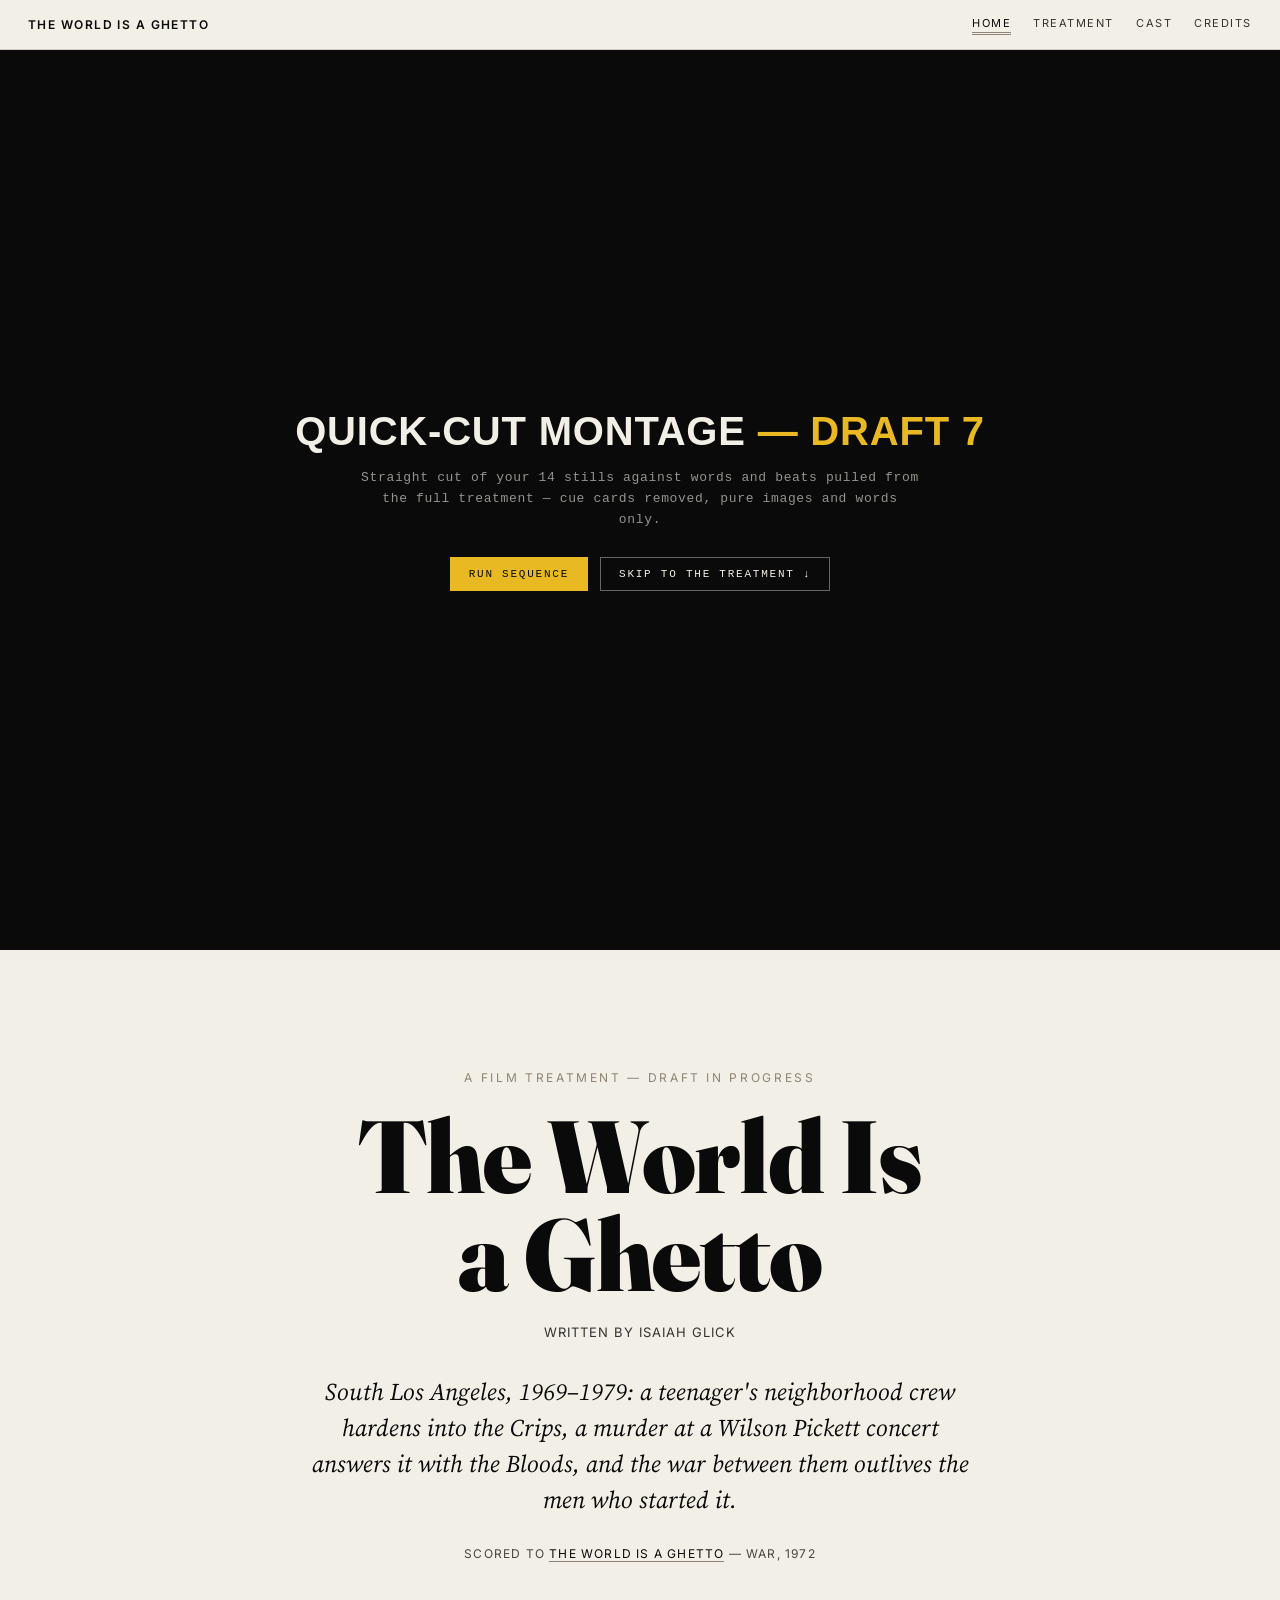
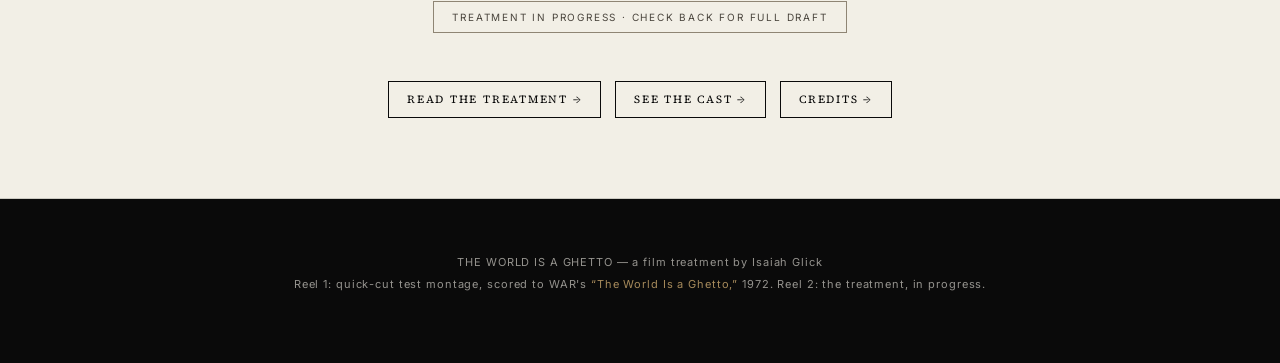
==== index.html @ 815abf80 "Add files via upload" ====
<!DOCTYPE html>
<html lang="en">
<head>
<meta charset="UTF-8">
<meta name="viewport" content="width=device-width, initial-scale=1">
<title>THE WORLD IS A GHETTO — A Film Treatment</title>
<link rel="preconnect" href="https://fonts.googleapis.com">
<link rel="preconnect" href="https://fonts.gstatic.com" crossorigin>
<link href="https://fonts.googleapis.com/css2?family=Fraunces:ital,opsz,wght@0,9..144,300;0,9..144,600;0,9..144,900;1,9..144,500&family=Source+Serif+4:ital,opsz,wght@0,8..60,400;0,8..60,600;1,8..60,400&family=IBM+Plex+Mono:wght@400;500;600&family=Inter:wght@400;500;600;700&display=swap" rel="stylesheet">
<link rel="stylesheet" href="assets/css/style.css">
</head>
<body>

<nav class="sitenav">
  <a href="index.html" class="sitenav-brand">The World Is a Ghetto</a>
  <div class="sitenav-links">
    <a href="index.html" class="current">Home</a>
    <a href="treatment.html">Treatment</a>
    <a href="cast.html">Cast</a>
    <a href="credits.html">Credits</a>
  </div>
</nav>

<script src="assets/js/audio.js"></script>
<script src="https://www.youtube.com/iframe_api"></script>
<div id="yt-audio-frame" style="position:fixed;width:1px;height:1px;opacity:0;pointer-events:none;left:-9999px;top:-9999px;"></div>

<div class="hero-rig">

  <div class="grain"></div>
  <div class="vignette"></div>
  <div class="flash" id="flash"></div>

  <div class="hud">
    <span class="tl"><span class="rec-dot"></span>TEST REEL — DRAFT 7</span>
    <span class="tr counter" id="counter">CUT 00 / 00</span>
    <span class="bl">08MM · MONTAGE MODULE</span>
    <span class="br" id="clock">00:00.0</span>
  </div>
  <div class="progress-track"><div class="progress-fill" id="fill"></div></div>

  <div class="stage" id="stage"></div>

  <div class="intro" id="intro">
    <h1>Quick-Cut Montage <span class="accent">— Draft 7</span></h1>
    <p>Straight cut of your 14 stills against words and beats pulled from the
      full treatment — cue cards removed, pure images and words only.</p>
    <div style="display:flex; gap:12px; flex-wrap:wrap; justify-content:center;">
      <button class="btn primary" id="startBtn">Run Sequence</button>
      <a class="btn" href="treatment.html">Skip to the Treatment ↓</a>
    </div>
  </div>

  <div class="outro" id="outro">
    <h1>End of <span class="accent">Test Reel</span></h1>
    <p>That's draft 7 — your images, your treatment's language, same
      escalating rhythm, no cue cards. Tell me if the word choices or pacing
      need adjusting.</p>
    <div style="display:flex; gap:12px; flex-wrap:wrap; justify-content:center;">
      <button class="btn primary" id="replayBtn">Replay</button>
      <a class="btn" href="treatment.html">Read the Treatment ↓</a>
    </div>
  </div>

  <div class="controls" id="controls" style="display:none;">
    <button class="btn" id="pauseBtn">Pause</button>
    <button class="btn" id="restartBtn">Restart</button>
    <button class="btn" id="scoreBtn">🔊 Score</button>
  </div>

</div>

<section class="masthead">
  <div class="site">
    <p class="eyebrow">A Film Treatment — Draft In Progress</p>
    <h1 class="title">The World Is<br>a Ghetto</h1>
    <p class="byline">Written by Isaiah Glick</p>
    <p class="logline">South Los Angeles, 1969&ndash;1979: a teenager's neighborhood crew hardens into the Crips, a murder at a Wilson Pickett concert answers it with the Bloods, and the war between them outlives the men who started it.</p>
    <p class="score-credit">Scored to <em>The World Is a Ghetto</em> &mdash; WAR, 1972</p>
    <div class="stamp">Treatment in progress &middot; check back for full draft</div>

    <div style="display:flex; gap:14px; flex-wrap:wrap; justify-content:center; margin-top:48px;">
      <a class="btn" style="color:var(--ink); border-color:var(--ink);" href="treatment.html">Read the Treatment &rarr;</a>
      <a class="btn" style="color:var(--ink); border-color:var(--ink);" href="cast.html">See the Cast &rarr;</a>
      <a class="btn" style="color:var(--ink); border-color:var(--ink);" href="credits.html">Credits &rarr;</a>
    </div>
  </div>
</section>

<footer class="colophon">
  <p>THE WORLD IS A GHETTO &mdash; a film treatment by Isaiah Glick</p>
  <p>Reel 1: quick-cut test montage, scored to WAR's <span class="accent">&ldquo;The World Is a Ghetto,&rdquo;</span> 1972. Reel 2: the treatment, in progress.</p>
</footer>

<script src="assets/js/montage.js"></script>

<script src="assets/js/interactions.js"></script>

</body>
</html>
---- assets/css/style.css ----
:root{
    --ink:#0a0a0a;
    --paper:#f2efe6;
    --alarm:#c8102e;
    --amber:#e8b923;
    --steel:#3d4a52;
    --stone:#8f8574;
    --charcoal:#4a453d;
    --gold:#a68a5b;
    --grain-op:0.06;
  }
  *{box-sizing:border-box; margin:0; padding:0;}
  html,body{
    background:var(--paper);
    font-family: var(--font-body);
    -webkit-font-smoothing:antialiased;
  }
  .hero-rig{
    position:relative;
    width:100%;
    height:100vh;
    overflow:hidden;
    background:var(--ink);
    font-family: 'Courier New', ui-monospace, monospace;
  }
  /* .hero-rig defined above, replaces old .rig */

  /* ---- HUD ---- */
  .hud{
    position:absolute;
    inset:0;
    z-index:40;
    pointer-events:none;
    font-size:11px;
    letter-spacing:0.14em;
    color:rgba(242,239,230,0.55);
    text-transform:uppercase;
  }
  .hud span{ position:absolute; }
  .hud .tl{ top:18px; left:22px; }
  .hud .tr{ top:18px; right:22px; text-align:right; }
  .hud .bl{ bottom:18px; left:22px; }
  .hud .br{ bottom:18px; right:22px; }
  .hud .counter{ font-variant-numeric: tabular-nums; }
  .rec-dot{
    display:inline-block; width:7px; height:7px; border-radius:50%;
    background:var(--alarm); margin-right:8px;
    animation: blink 1s steps(1) infinite;
    vertical-align:middle;
  }
  @keyframes blink{ 50%{ opacity:0.15; } }

  .progress-track{
    position:absolute;
    left:22px; right:22px; bottom:46px;
    height:2px;
    background:rgba(242,239,230,0.15);
    z-index:40;
  }
  .progress-fill{
    height:100%;
    width:0%;
    background:var(--amber);
  }

  /* ---- cut stage ---- */
  .stage{ position:absolute; inset:0; }
  .cut{
    position:absolute; inset:0;
    display:flex; align-items:center; justify-content:center;
    opacity:0;
    overflow:hidden;
  }
  .cut.active{ opacity:1; }
  .cut .field{
    position:absolute; inset:0;
    background-size:cover;
    background-position:center;
    filter:contrast(1.05) saturate(1.02);
  }
  .cut .word{
    position:relative;
    z-index:5;
    font-family: 'Arial Narrow', 'Helvetica Neue', Arial, sans-serif;
    font-weight:800;
    font-stretch:condensed;
    text-transform:uppercase;
    letter-spacing:0.02em;
    color:var(--paper);
    font-size:clamp(48px, 11vw, 150px);
    line-height:0.9;
    text-align:center;
    text-shadow: 0 2px 24px rgba(0,0,0,0.5);
  }
  .cut .tag{
    position:absolute;
    bottom:4%;
    left:0; right:0;
    text-align:center;
    font-size:12px;
    letter-spacing:0.3em;
    color:rgba(242,239,230,0.7);
    text-transform:uppercase;
  }

  /* ---- closer frame: the moral / summary card ---- */
  .cut.closer-cut .field{ background:var(--paper); }
  .cut.closer-cut .closer-inner{
    position:relative; z-index:5;
    max-width:820px;
    padding:0 40px;
    text-align:center;
  }
  .cut.closer-cut .closer-eyebrow{
    font-family:'Courier New', monospace;
    font-size:11px;
    letter-spacing:0.3em;
    text-transform:uppercase;
    color:var(--alarm);
    margin-bottom:22px;
  }
  .cut.closer-cut .closer-text{
    font-family:Georgia,'Times New Roman',serif;
    font-style:italic;
    font-weight:600;
    color:var(--ink);
    font-size:clamp(24px, 3.6vw, 44px);
    line-height:1.3;
  }
  .cut.closer-cut .tag{ color:rgba(10,10,10,0.45); }

  /* ---- credit frame: closing music credit ---- */
  .cut.credit-cut .field{ background:var(--ink); }
  .cut.credit-cut .credit-inner{
    position:relative; z-index:5;
    text-align:center;
    max-width:640px;
    padding:0 40px;
  }
  .cut.credit-cut .credit-eyebrow{
    font-family:'Courier New', monospace;
    font-size:11px;
    letter-spacing:0.3em;
    text-transform:uppercase;
    color:var(--amber);
    margin-bottom:20px;
  }
  .cut.credit-cut .credit-title{
    font-family:'Arial Narrow', Arial, sans-serif;
    font-weight:800;
    text-transform:uppercase;
    letter-spacing:0.02em;
    color:var(--paper);
    font-size:clamp(20px, 3vw, 30px);
    line-height:1.3;
    margin-bottom:20px;
  }
  .cut.credit-cut .credit-link{
    font-family:'Courier New', monospace;
    font-size:12px;
    letter-spacing:0.1em;
    text-transform:uppercase;
    color:var(--paper);
    border-bottom:1px solid var(--alarm);
    text-decoration:none;
    pointer-events:auto;
  }
  .cut.credit-cut .credit-link:hover{ color:var(--amber); border-color:var(--amber); }
  .cut.credit-cut .credit-continue{
    display:block;
    margin:34px auto 0;
    font-family:'Courier New', monospace;
    font-size:11px;
    letter-spacing:0.16em;
    text-transform:uppercase;
    color:rgba(242,239,230,0.55);
    background:transparent;
    border:1px solid rgba(242,239,230,0.3);
    padding:9px 16px;
    cursor:pointer;
    pointer-events:auto;
    transition: border-color 120ms ease, color 120ms ease;
  }
  .cut.credit-cut .credit-continue:hover{ color:var(--paper); border-color:var(--paper); }

  /* flash frame between cuts */
  .flash{
    position:absolute; inset:0;
    background:var(--paper);
    opacity:0;
    z-index:30;
    pointer-events:none;
  }
  .flash.pop{ animation: flashpop 90ms linear; }
  @keyframes flashpop{
    0%{ opacity:0.9; }
    100%{ opacity:0; }
  }

  /* grain + vignette */
  .grain{
    position:absolute; inset:0;
    z-index:35;
    pointer-events:none;
    opacity: var(--grain-op);
    background-image:url("data:image/svg+xml;utf8,<svg xmlns='http://www.w3.org/2000/svg' width='120' height='120'><filter id='n'><feTurbulence type='fractalNoise' baseFrequency='0.9' numOctaves='2' stitchTiles='stitch'/></filter><rect width='100%25' height='100%25' filter='url(%23n)'/></svg>");
  }
  .vignette{
    position:absolute; inset:0;
    z-index:36;
    pointer-events:none;
    box-shadow: inset 0 0 18vw 4vw rgba(0,0,0,0.65);
  }

  /* ---- controls ---- */
  .controls{
    position:absolute;
    left:0; right:0; bottom:0;
    z-index:50;
    padding:64px 22px 20px;
    display:flex;
    align-items:center;
    justify-content:center;
    gap:14px;
    background:linear-gradient(to top, rgba(0,0,0,0.75), transparent);
  }
  .btn{
    display:inline-block;
    font-family:inherit;
    font-size:11px;
    letter-spacing:0.16em;
    text-transform:uppercase;
    text-decoration:none;
    color:var(--paper);
    background:transparent;
    border:1px solid rgba(242,239,230,0.4);
    padding:10px 18px;
    cursor:pointer;
    transition: border-color 120ms ease, color 120ms ease, background 120ms ease;
  }
  .btn:hover{ border-color:var(--amber); color:var(--amber); }
  .btn.primary{
    border-color:var(--amber);
    color:var(--ink);
    background:var(--amber);
  }
  .btn.primary:hover{
    background:var(--paper);
    border-color:var(--paper);
    color:var(--ink);
  }

  .intro, .outro{
    position:absolute; inset:0;
    z-index:60;
    background:var(--ink);
    display:flex;
    flex-direction:column;
    align-items:center;
    justify-content:center;
    text-align:center;
    padding:32px;
  }
  .outro{ display:none; }
  .intro h1, .outro h1{
    font-family:'Arial Narrow', Arial, sans-serif;
    font-weight:800;
    text-transform:uppercase;
    letter-spacing:0.02em;
    color:var(--paper);
    font-size:clamp(26px, 4.6vw, 40px);
    margin-bottom:14px;
  }
  .intro p, .outro p{
    color:rgba(242,239,230,0.6);
    font-size:13px;
    letter-spacing:0.05em;
    max-width:560px;
    line-height:1.6;
    margin-bottom:26px;
  }
  .accent{ color:var(--amber); }


/* ===== combined design system ===== */


  :root{
    --ink:#0a0a0a;
    --ink-soft:rgba(10,10,10,0.82);
    --paper:#f2efe6;
    --paper-dim:#e8e2d0;
    --alarm:#c8102e;
    --amber:#e8b923;
    --steel:#3d4a52;
    --rule: rgba(10,10,10,0.16);
    --font-display: 'Fraunces', Georgia, serif;
    --font-body: 'Source Serif 4', Georgia, serif;
    --font-mono: 'Inter', 'Helvetica Neue', Arial, sans-serif;
  }

  .site{ max-width:1180px; margin:0 auto; padding:0 32px; }

  /* ---- masthead ---- */
  .masthead{
    background:var(--paper);
    padding:120px 0 80px;
    text-align:center;
    border-bottom:1px solid var(--rule);
  }
  .eyebrow{
    font-family:var(--font-mono);
    font-size:12px;
    letter-spacing:0.22em;
    text-transform:uppercase;
    color:var(--stone);
    margin-bottom:22px;
  }
  .title{
    font-family:var(--font-display);
    font-weight:900;
    font-size:clamp(44px, 8vw, 108px);
    line-height:0.96;
    letter-spacing:-0.01em;
    color:var(--ink);
    margin-bottom:20px;
  }
  .byline{
    font-family:var(--font-mono);
    font-size:13px;
    letter-spacing:0.08em;
    text-transform:uppercase;
    color:var(--ink-soft);
    margin-bottom:34px;
  }
  .logline{
    font-family:var(--font-body);
    font-style:italic;
    font-size:clamp(18px, 2.4vw, 24px);
    line-height:1.5;
    max-width:680px;
    margin:0 auto 28px;
    color:var(--ink);
  }
  .score-credit{
    font-family:var(--font-mono);
    font-size:12px;
    letter-spacing:0.1em;
    text-transform:uppercase;
    color:var(--charcoal);
  }
  .score-credit em{ font-style:normal; color:var(--ink); border-bottom:1px solid var(--stone); }

  .stamp{
    display:inline-block;
    margin-top:40px;
    padding:9px 18px;
    border:1px solid var(--stone);
    color:var(--charcoal);
    font-family:var(--font-mono);
    font-size:10px;
    letter-spacing:0.18em;
    text-transform:uppercase;
  }

  /* ---- score block ---- */
  .score-block{
    background:var(--ink);
    color:var(--paper);
    display:grid;
    grid-template-columns: 1fr 1fr;
    align-items:stretch;
  }
  .score-block .media{
    background-size:cover;
    background-position:center;
    min-height:340px;
  }
  .score-block .copy{
    padding:60px 56px;
    display:flex;
    flex-direction:column;
    justify-content:center;
  }
  .score-block .label{
    font-family:var(--font-mono);
    font-size:11px;
    letter-spacing:0.2em;
    text-transform:uppercase;
    color:var(--gold);
    margin-bottom:18px;
  }
  .score-block blockquote{
    font-family:var(--font-display);
    font-style:italic;
    font-weight:500;
    font-size:clamp(20px, 2.6vw, 30px);
    line-height:1.35;
    color:var(--paper);
    border:none;
  }
  @media (max-width:760px){
    .score-block{ grid-template-columns:1fr; }
    .score-block .media{ min-height:220px; }
    .score-block .copy{ padding:44px 28px; }
  }
  .score-block--text-only{
    grid-template-columns:1fr;
    text-align:center;
  }
  .score-block--text-only .copy{
    padding:90px 32px;
    align-items:center;
  }
  .score-block--text-only blockquote{
    max-width:700px;
  }

  /* ---- cast ---- */
  .cast{
    background:var(--paper);
    padding:80px 0;
    border-bottom:1px solid var(--rule);
  }
  .section-label{
    font-family:var(--font-mono);
    font-size:11px;
    letter-spacing:0.22em;
    text-transform:uppercase;
    color:var(--charcoal);
    margin-bottom:34px;
    padding-bottom:14px;
    border-bottom:1px solid var(--rule);
  }
  .cast-list{ list-style:none; }
  .cast-list li{
    display:flex;
    flex-wrap:wrap;
    justify-content:space-between;
    align-items:baseline;
    gap:8px 24px;
    padding:18px 0;
    border-bottom:1px solid var(--rule);
  }
  .cast-list li:first-child{ padding-top:0; }
  .cast-list .name{
    font-family:var(--font-display);
    font-weight:600;
    font-size:clamp(19px, 2.2vw, 25px);
    color:var(--ink);
  }
  .cast-list .role{
    font-family:var(--font-mono);
    font-size:12px;
    letter-spacing:0.03em;
    color:var(--ink-soft);
    text-align:right;
    flex:1 1 260px;
  }

  /* ---- treatment reel ---- */
  .treatment{
    background:var(--paper);
    position:relative;
  }
  .treatment-head{
    padding:70px 0 10px;
    text-align:center;
  }
  .treatment-head h2{
    font-family:var(--font-display);
    font-weight:900;
    font-size:clamp(30px, 4vw, 46px);
    color:var(--ink);
  }
  .treatment-head p{
    font-family:var(--font-mono);
    font-size:12px;
    letter-spacing:0.14em;
    text-transform:uppercase;
    color:var(--charcoal);
    margin-top:10px;
  }

  .reel-rail{
    position:fixed;
    left:28px;
    top:50%;
    transform:translateY(-50%);
    z-index:5;
    font-family:var(--font-mono);
    font-size:11px;
    letter-spacing:0.14em;
    text-transform:uppercase;
    color:var(--charcoal);
    opacity:0;
    transition:opacity 200ms ease;
    pointer-events:none;
  }
  .reel-rail.visible{ opacity:1; }
  .reel-rail .rail-tag{ color:var(--stone); margin-bottom:8px; }
  .reel-rail .rail-year{
    font-family:var(--font-display);
    font-size:34px;
    font-weight:900;
    color:var(--ink);
    letter-spacing:0;
    margin-top:6px;
  }

  .reel-entry{
    display:flex;
    justify-content:center;
    border-bottom:1px solid var(--rule);
  }
  .reel-copy{
    width:100%;
    max-width:680px;
    padding:72px 32px;
    display:flex;
    flex-direction:column;
    justify-content:center;
  }
  .reel-eyebrow{
    font-family:var(--font-mono);
    font-size:11px;
    letter-spacing:0.18em;
    text-transform:uppercase;
    color:var(--stone);
    margin-bottom:14px;
  }
  .reel-year{
    font-family:var(--font-display);
    font-weight:900;
    font-size:clamp(48px, 6vw, 84px);
    line-height:1;
    color:var(--ink);
    margin-bottom:22px;
  }
  .reel-text{
    font-family:var(--font-body);
    font-size:clamp(17px, 1.7vw, 20px);
    line-height:1.65;
    color:var(--ink-soft);
    max-width:46ch;
  }
  @media (max-width:900px){
    .reel-copy{ padding:44px 28px; }
  }

  /* ---- reel break: film-leader transition into the treatment ---- */
  .reel-break{
    background:var(--ink);
    color:var(--paper);
    padding:90px 32px 100px;
    text-align:center;
  }
  .countdown{ margin:0 auto 30px; width:96px; }
  .reel-break-tag{
    font-family:var(--font-mono);
    font-size:11px;
    letter-spacing:0.22em;
    text-transform:uppercase;
    color:var(--gold);
    margin-bottom:14px;
  }
  .reel-break-title{
    font-family:var(--font-display);
    font-style:italic;
    font-weight:600;
    font-size:clamp(34px, 5vw, 58px);
    margin-bottom:12px;
  }
  .reel-break-sub{
    font-family:var(--font-mono);
    font-size:12px;
    letter-spacing:0.1em;
    text-transform:uppercase;
    color:rgba(242,239,230,0.55);
  }

  /* ---- still frame tags on treatment images ---- */
  .reel-media{ position:relative; }
  .still-tag{
    position:absolute;
    left:16px; bottom:16px;
    font-family:var(--font-mono);
    font-size:10px;
    letter-spacing:0.16em;
    text-transform:uppercase;
    color:var(--paper);
    background:rgba(10,10,10,0.55);
    padding:5px 10px;
  }

  /* ---- drop cap on the first reading paragraph ---- */
  .reel-text::first-letter{
    font-family:var(--font-display);
    font-weight:900;
    font-size:2.6em;
    float:left;
    line-height:0.82;
    padding-right:8px;
    color:var(--stone);
  }

  /* ---- scroll reveal ---- */
  .reel-entry{
    opacity:0;
    transform:translateY(28px);
    transition:opacity 700ms ease, transform 700ms ease;
  }
  .reel-entry.in-view{ opacity:1; transform:translateY(0); }
  @media (prefers-reduced-motion: reduce){
    .reel-entry{ opacity:1; transform:none; transition:none; }
  }

  /* ---- mobile: sticky top rail instead of vanishing ---- */
  @media (max-width:1100px){
    .reel-rail{
      display:flex;
      position:sticky;
      top:0; left:auto; transform:none;
      width:100%;
      justify-content:space-between;
      align-items:center;
      background:var(--paper);
      border-bottom:1px solid var(--rule);
      padding:10px 20px;
      z-index:15;
      opacity:1;
    }
    .reel-rail:not(.visible){ display:none; }
    .reel-rail .rail-year{ font-size:20px; margin-top:0; }
  }

  /* ---- colophon ---- */
  .colophon{
    background:var(--ink);
    color:rgba(242,239,230,0.6);
    padding:56px 0 64px;
    text-align:center;
    font-family:var(--font-mono);
    font-size:11px;
    letter-spacing:0.08em;
  }
  .colophon p{ margin-bottom:8px; }
  .colophon .accent{ color:var(--gold); }

/* ===== site navigation ===== */
.sitenav{
  position:sticky;
  top:0;
  z-index:100;
  display:flex;
  align-items:center;
  justify-content:space-between;
  gap:20px;
  flex-wrap:wrap;
  padding:16px 28px;
  background:var(--paper);
  border-bottom:1px solid var(--rule);
  font-family:var(--font-mono);
}
.sitenav-brand{
  font-size:12px;
  letter-spacing:0.12em;
  text-transform:uppercase;
  color:var(--ink);
  text-decoration:none;
  font-weight:600;
}
.sitenav-links{ display:flex; gap:22px; flex-wrap:wrap; }
.sitenav-links a{
  font-size:11px;
  letter-spacing:0.14em;
  text-transform:uppercase;
  color:var(--ink-soft);
  text-decoration:none;
  padding-bottom:2px;
  border-bottom:1px solid transparent;
  transition:color 120ms ease, border-color 120ms ease;
}
.sitenav-links a:hover{ color:var(--stone); }
.sitenav-links a.current{ color:var(--ink); border-bottom-color:var(--stone); }

/* ===== page-level scaffolding for non-homepage pages ===== */
.page-head{
  padding:100px 0 50px;
  text-align:center;
  border-bottom:1px solid var(--rule);
}
.page-head .eyebrow{ margin-bottom:16px; }
.page-head h1{
  font-family:var(--font-display);
  font-weight:900;
  font-size:clamp(34px, 5.5vw, 62px);
  color:var(--ink);
}

/* ===== credits page ===== */
.credits-song{
  background:var(--ink);
  color:var(--paper);
  text-align:center;
  padding:90px 32px;
}
.credits-song .eyebrow{ color:var(--gold); }
.credits-song h2{
  font-family:var(--font-display);
  font-weight:800;
  text-transform:uppercase;
  letter-spacing:0.02em;
  font-size:clamp(22px, 3.2vw, 34px);
  margin:16px 0 26px;
}
.credits-song a{
  font-family:var(--font-mono);
  font-size:12px;
  letter-spacing:0.1em;
  text-transform:uppercase;
  color:var(--paper);
  border-bottom:1px solid var(--stone);
  text-decoration:none;
}
.credits-song a:hover{ color:var(--gold); border-color:var(--gold); }

.production-notes{
  max-width:720px;
  margin:0 auto;
  padding:80px 32px;
}
.production-notes h3{
  font-family:var(--font-display);
  font-weight:600;
  font-size:22px;
  margin-bottom:16px;
  color:var(--ink);
}
.production-notes p{
  font-family:var(--font-body);
  font-size:17px;
  line-height:1.7;
  color:var(--ink-soft);
  margin-bottom:22px;
}

/* ===== JS-driven rollover interactions ===== */
.cursor-dot{
  position:fixed;
  top:0; left:0;
  width:8px; height:8px;
  border-radius:50%;
  background:var(--charcoal);
  pointer-events:none;
  z-index:9999;
  transform:translate(-50%,-50%);
  transition:width 180ms ease, height 180ms ease, border-color 180ms ease,
             background 180ms ease, opacity 180ms ease;
  opacity:0;
}
.cursor-dot.active{ opacity:1; }
.cursor-dot.hover{
  width:36px; height:36px;
  background:transparent;
  border:1px solid var(--stone);
}

.sitenav-links a{ position:relative; }
.sitenav-links a::after{
  content:'';
  position:absolute;
  left:0; right:100%;
  bottom:-3px;
  height:1px;
  background:var(--stone);
  transition:right 240ms ease;
}
.sitenav-links a.js-hover::after,
.sitenav-links a.current::after{ right:0; }

.cast-list li{
  transition:background 220ms ease, padding-left 220ms ease;
}
.cast-list li.js-hover{
  background:rgba(143,133,116,0.08);
  padding-left:14px;
}

.btn.js-hover{
  transform:translateY(-2px);
  box-shadow:0 8px 20px rgba(20,18,15,0.14);
}

.reel-entry{ transition:background 260ms ease; }
.reel-entry .reel-eyebrow{ transition:letter-spacing 220ms ease, color 220ms ease; }
.reel-entry.js-hover .reel-eyebrow{ letter-spacing:0.26em; color:var(--charcoal); }

.credits-song a.js-hover,
.score-credit em{ transition:color 180ms ease; }
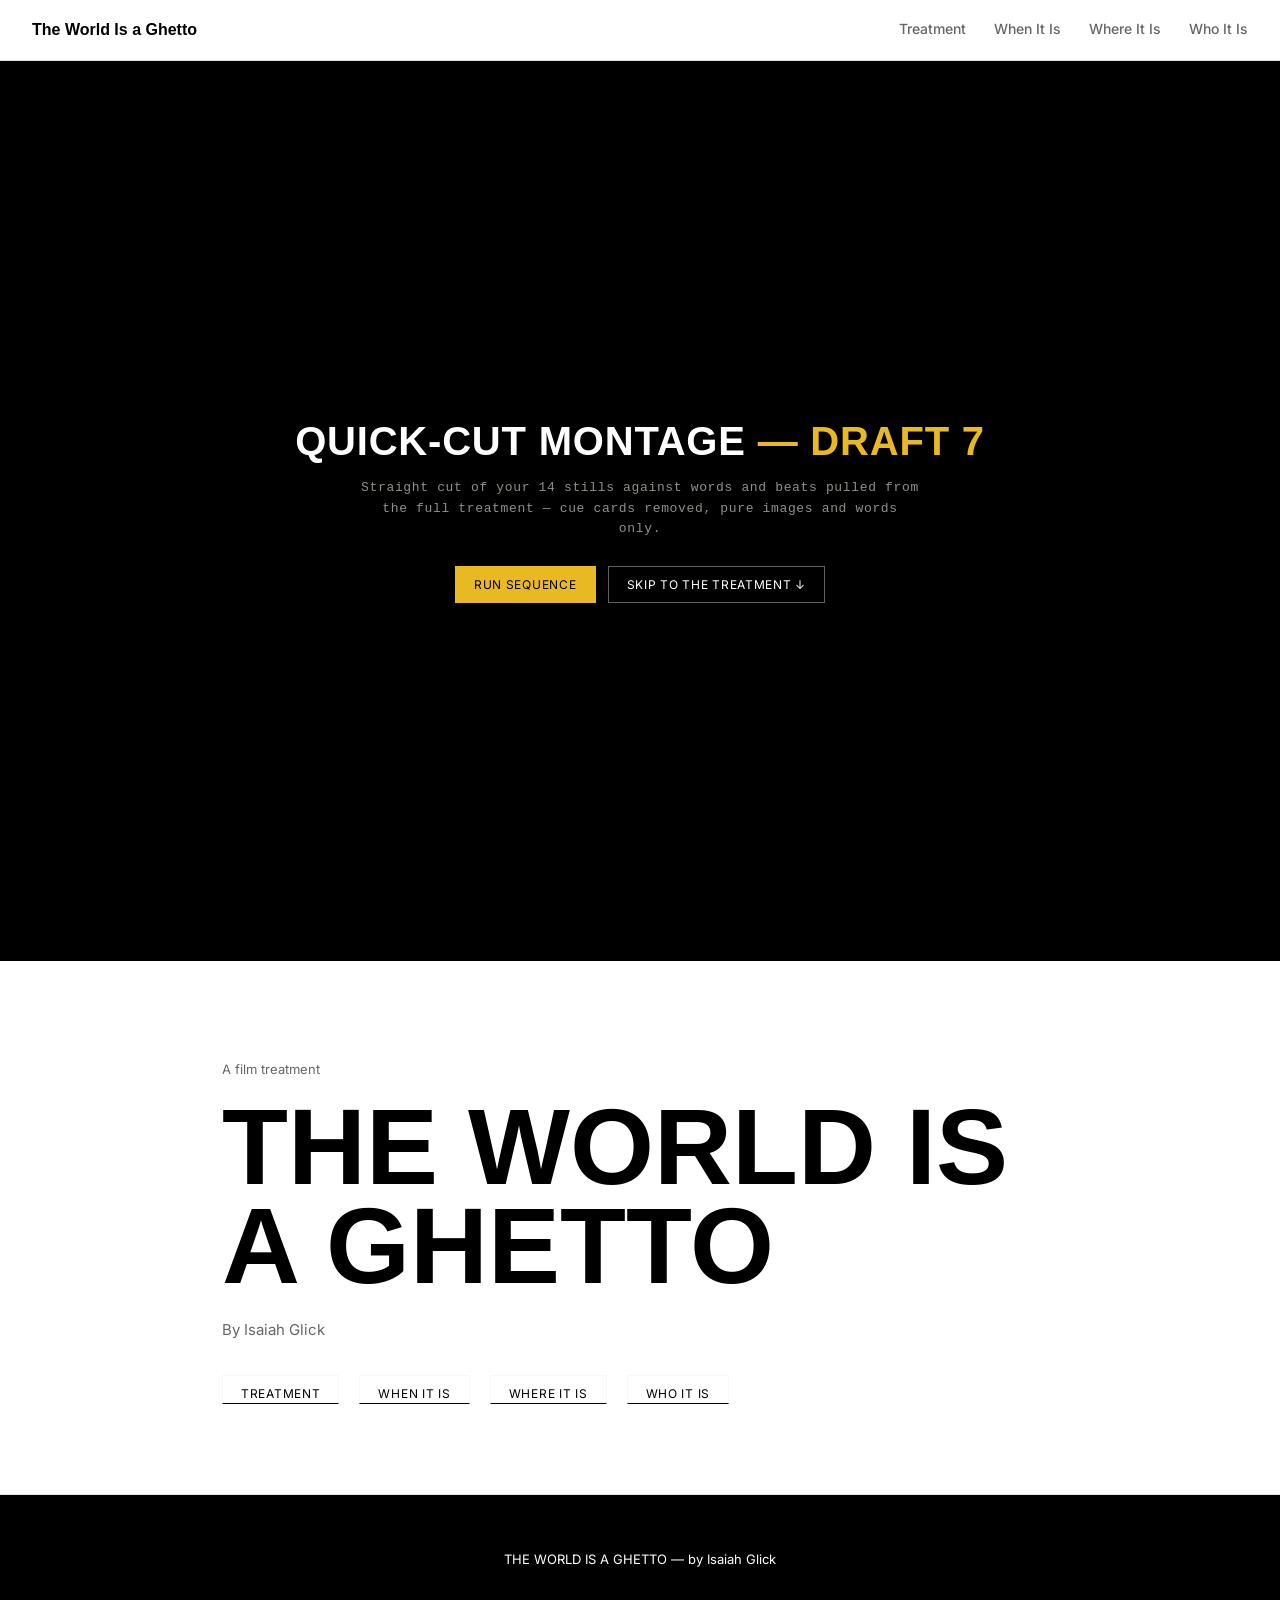
==== commit 565bcdca: "Add files via upload" ====
--- a/index.html
+++ b/index.html
@@ -3,10 +3,10 @@
 <head>
 <meta charset="UTF-8">
 <meta name="viewport" content="width=device-width, initial-scale=1">
-<title>THE WORLD IS A GHETTO — A Film Treatment</title>
+<title>THE WORLD IS A GHETTO — By Isaiah Glick</title>
 <link rel="preconnect" href="https://fonts.googleapis.com">
 <link rel="preconnect" href="https://fonts.gstatic.com" crossorigin>
-<link href="https://fonts.googleapis.com/css2?family=Fraunces:ital,opsz,wght@0,9..144,300;0,9..144,600;0,9..144,900;1,9..144,500&family=Source+Serif+4:ital,opsz,wght@0,8..60,400;0,8..60,600;1,8..60,400&family=IBM+Plex+Mono:wght@400;500;600&family=Inter:wght@400;500;600;700&display=swap" rel="stylesheet">
+<link href="https://fonts.googleapis.com/css2?family=Inter:wght@400;500;600;700;800&display=swap" rel="stylesheet">
 <link rel="stylesheet" href="assets/css/style.css">
 </head>
 <body>
@@ -14,10 +14,10 @@
 <nav class="sitenav">
   <a href="index.html" class="sitenav-brand">The World Is a Ghetto</a>
   <div class="sitenav-links">
-    <a href="index.html" class="current">Home</a>
     <a href="treatment.html">Treatment</a>
-    <a href="cast.html">Cast</a>
-    <a href="credits.html">Credits</a>
+    <a href="when.html">When It Is</a>
+    <a href="where.html">Where It Is</a>
+    <a href="who.html">Who It Is</a>
   </div>
 </nav>
 
@@ -70,30 +70,28 @@
 
 </div>
 
+
 <section class="masthead">
   <div class="site">
-    <p class="eyebrow">A Film Treatment — Draft In Progress</p>
+    <p class="eyebrow">A film treatment</p>
     <h1 class="title">The World Is<br>a Ghetto</h1>
-    <p class="byline">Written by Isaiah Glick</p>
-    <p class="logline">South Los Angeles, 1969&ndash;1979: a teenager's neighborhood crew hardens into the Crips, a murder at a Wilson Pickett concert answers it with the Bloods, and the war between them outlives the men who started it.</p>
-    <p class="score-credit">Scored to <em>The World Is a Ghetto</em> &mdash; WAR, 1972</p>
-    <div class="stamp">Treatment in progress &middot; check back for full draft</div>
+    <p class="byline">By Isaiah Glick</p>
 
-    <div style="display:flex; gap:14px; flex-wrap:wrap; justify-content:center; margin-top:48px;">
-      <a class="btn" style="color:var(--ink); border-color:var(--ink);" href="treatment.html">Read the Treatment &rarr;</a>
-      <a class="btn" style="color:var(--ink); border-color:var(--ink);" href="cast.html">See the Cast &rarr;</a>
-      <a class="btn" style="color:var(--ink); border-color:var(--ink);" href="credits.html">Credits &rarr;</a>
+    <div style="display:flex; gap:20px; flex-wrap:wrap;">
+      <a class="btn" style="color:var(--ink); border-bottom:1px solid var(--ink); padding-bottom:2px;" href="treatment.html">Treatment</a>
+      <a class="btn" style="color:var(--ink); border-bottom:1px solid var(--ink); padding-bottom:2px;" href="when.html">When It Is</a>
+      <a class="btn" style="color:var(--ink); border-bottom:1px solid var(--ink); padding-bottom:2px;" href="where.html">Where It Is</a>
+      <a class="btn" style="color:var(--ink); border-bottom:1px solid var(--ink); padding-bottom:2px;" href="who.html">Who It Is</a>
     </div>
   </div>
 </section>
 
 <footer class="colophon">
-  <p>THE WORLD IS A GHETTO &mdash; a film treatment by Isaiah Glick</p>
-  <p>Reel 1: quick-cut test montage, scored to WAR's <span class="accent">&ldquo;The World Is a Ghetto,&rdquo;</span> 1972. Reel 2: the treatment, in progress.</p>
+  <p>THE WORLD IS A GHETTO &mdash; by Isaiah Glick</p>
 </footer>
 
 <script src="assets/js/montage.js"></script>
-
+<script src="assets/js/scroll-effects.js"></script>
 <script src="assets/js/interactions.js"></script>
 
 </body>
--- a/assets/css/style.css
+++ b/assets/css/style.css
@@ -282,373 +282,41 @@
   }
   .accent{ color:var(--amber); }
 
-
 /* ===== combined design system ===== */
 
-
-  :root{
-    --ink:#0a0a0a;
-    --ink-soft:rgba(10,10,10,0.82);
-    --paper:#f2efe6;
-    --paper-dim:#e8e2d0;
-    --alarm:#c8102e;
-    --amber:#e8b923;
-    --steel:#3d4a52;
-    --rule: rgba(10,10,10,0.16);
-    --font-display: 'Fraunces', Georgia, serif;
-    --font-body: 'Source Serif 4', Georgia, serif;
-    --font-mono: 'Inter', 'Helvetica Neue', Arial, sans-serif;
-  }
-
-  .site{ max-width:1180px; margin:0 auto; padding:0 32px; }
-
-  /* ---- masthead ---- */
-  .masthead{
-    background:var(--paper);
-    padding:120px 0 80px;
-    text-align:center;
-    border-bottom:1px solid var(--rule);
-  }
-  .eyebrow{
-    font-family:var(--font-mono);
-    font-size:12px;
-    letter-spacing:0.22em;
-    text-transform:uppercase;
-    color:var(--stone);
-    margin-bottom:22px;
-  }
-  .title{
-    font-family:var(--font-display);
-    font-weight:900;
-    font-size:clamp(44px, 8vw, 108px);
-    line-height:0.96;
-    letter-spacing:-0.01em;
-    color:var(--ink);
-    margin-bottom:20px;
-  }
-  .byline{
-    font-family:var(--font-mono);
-    font-size:13px;
-    letter-spacing:0.08em;
-    text-transform:uppercase;
-    color:var(--ink-soft);
-    margin-bottom:34px;
-  }
-  .logline{
-    font-family:var(--font-body);
-    font-style:italic;
-    font-size:clamp(18px, 2.4vw, 24px);
-    line-height:1.5;
-    max-width:680px;
-    margin:0 auto 28px;
-    color:var(--ink);
-  }
-  .score-credit{
-    font-family:var(--font-mono);
-    font-size:12px;
-    letter-spacing:0.1em;
-    text-transform:uppercase;
-    color:var(--charcoal);
-  }
-  .score-credit em{ font-style:normal; color:var(--ink); border-bottom:1px solid var(--stone); }
-
-  .stamp{
-    display:inline-block;
-    margin-top:40px;
-    padding:9px 18px;
-    border:1px solid var(--stone);
-    color:var(--charcoal);
-    font-family:var(--font-mono);
-    font-size:10px;
-    letter-spacing:0.18em;
-    text-transform:uppercase;
-  }
-
-  /* ---- score block ---- */
-  .score-block{
-    background:var(--ink);
-    color:var(--paper);
-    display:grid;
-    grid-template-columns: 1fr 1fr;
-    align-items:stretch;
-  }
-  .score-block .media{
-    background-size:cover;
-    background-position:center;
-    min-height:340px;
-  }
-  .score-block .copy{
-    padding:60px 56px;
-    display:flex;
-    flex-direction:column;
-    justify-content:center;
-  }
-  .score-block .label{
-    font-family:var(--font-mono);
-    font-size:11px;
-    letter-spacing:0.2em;
-    text-transform:uppercase;
-    color:var(--gold);
-    margin-bottom:18px;
-  }
-  .score-block blockquote{
-    font-family:var(--font-display);
-    font-style:italic;
-    font-weight:500;
-    font-size:clamp(20px, 2.6vw, 30px);
-    line-height:1.35;
-    color:var(--paper);
-    border:none;
-  }
-  @media (max-width:760px){
-    .score-block{ grid-template-columns:1fr; }
-    .score-block .media{ min-height:220px; }
-    .score-block .copy{ padding:44px 28px; }
-  }
-  .score-block--text-only{
-    grid-template-columns:1fr;
-    text-align:center;
-  }
-  .score-block--text-only .copy{
-    padding:90px 32px;
-    align-items:center;
-  }
-  .score-block--text-only blockquote{
-    max-width:700px;
-  }
-
-  /* ---- cast ---- */
-  .cast{
-    background:var(--paper);
-    padding:80px 0;
-    border-bottom:1px solid var(--rule);
-  }
-  .section-label{
-    font-family:var(--font-mono);
-    font-size:11px;
-    letter-spacing:0.22em;
-    text-transform:uppercase;
-    color:var(--charcoal);
-    margin-bottom:34px;
-    padding-bottom:14px;
-    border-bottom:1px solid var(--rule);
-  }
-  .cast-list{ list-style:none; }
-  .cast-list li{
-    display:flex;
-    flex-wrap:wrap;
-    justify-content:space-between;
-    align-items:baseline;
-    gap:8px 24px;
-    padding:18px 0;
-    border-bottom:1px solid var(--rule);
-  }
-  .cast-list li:first-child{ padding-top:0; }
-  .cast-list .name{
-    font-family:var(--font-display);
-    font-weight:600;
-    font-size:clamp(19px, 2.2vw, 25px);
-    color:var(--ink);
-  }
-  .cast-list .role{
-    font-family:var(--font-mono);
-    font-size:12px;
-    letter-spacing:0.03em;
-    color:var(--ink-soft);
-    text-align:right;
-    flex:1 1 260px;
-  }
-
-  /* ---- treatment reel ---- */
-  .treatment{
-    background:var(--paper);
-    position:relative;
-  }
-  .treatment-head{
-    padding:70px 0 10px;
-    text-align:center;
-  }
-  .treatment-head h2{
-    font-family:var(--font-display);
-    font-weight:900;
-    font-size:clamp(30px, 4vw, 46px);
-    color:var(--ink);
-  }
-  .treatment-head p{
-    font-family:var(--font-mono);
-    font-size:12px;
-    letter-spacing:0.14em;
-    text-transform:uppercase;
-    color:var(--charcoal);
-    margin-top:10px;
-  }
-
-  .reel-rail{
-    position:fixed;
-    left:28px;
-    top:50%;
-    transform:translateY(-50%);
-    z-index:5;
-    font-family:var(--font-mono);
-    font-size:11px;
-    letter-spacing:0.14em;
-    text-transform:uppercase;
-    color:var(--charcoal);
-    opacity:0;
-    transition:opacity 200ms ease;
-    pointer-events:none;
-  }
-  .reel-rail.visible{ opacity:1; }
-  .reel-rail .rail-tag{ color:var(--stone); margin-bottom:8px; }
-  .reel-rail .rail-year{
-    font-family:var(--font-display);
-    font-size:34px;
-    font-weight:900;
-    color:var(--ink);
-    letter-spacing:0;
-    margin-top:6px;
-  }
-
-  .reel-entry{
-    display:flex;
-    justify-content:center;
-    border-bottom:1px solid var(--rule);
-  }
-  .reel-copy{
-    width:100%;
-    max-width:680px;
-    padding:72px 32px;
-    display:flex;
-    flex-direction:column;
-    justify-content:center;
-  }
-  .reel-eyebrow{
-    font-family:var(--font-mono);
-    font-size:11px;
-    letter-spacing:0.18em;
-    text-transform:uppercase;
-    color:var(--stone);
-    margin-bottom:14px;
-  }
-  .reel-year{
-    font-family:var(--font-display);
-    font-weight:900;
-    font-size:clamp(48px, 6vw, 84px);
-    line-height:1;
-    color:var(--ink);
-    margin-bottom:22px;
-  }
-  .reel-text{
-    font-family:var(--font-body);
-    font-size:clamp(17px, 1.7vw, 20px);
-    line-height:1.65;
-    color:var(--ink-soft);
-    max-width:46ch;
-  }
-  @media (max-width:900px){
-    .reel-copy{ padding:44px 28px; }
-  }
-
-  /* ---- reel break: film-leader transition into the treatment ---- */
-  .reel-break{
-    background:var(--ink);
-    color:var(--paper);
-    padding:90px 32px 100px;
-    text-align:center;
-  }
-  .countdown{ margin:0 auto 30px; width:96px; }
-  .reel-break-tag{
-    font-family:var(--font-mono);
-    font-size:11px;
-    letter-spacing:0.22em;
-    text-transform:uppercase;
-    color:var(--gold);
-    margin-bottom:14px;
-  }
-  .reel-break-title{
-    font-family:var(--font-display);
-    font-style:italic;
-    font-weight:600;
-    font-size:clamp(34px, 5vw, 58px);
-    margin-bottom:12px;
-  }
-  .reel-break-sub{
-    font-family:var(--font-mono);
-    font-size:12px;
-    letter-spacing:0.1em;
-    text-transform:uppercase;
-    color:rgba(242,239,230,0.55);
-  }
-
-  /* ---- still frame tags on treatment images ---- */
-  .reel-media{ position:relative; }
-  .still-tag{
-    position:absolute;
-    left:16px; bottom:16px;
-    font-family:var(--font-mono);
-    font-size:10px;
-    letter-spacing:0.16em;
-    text-transform:uppercase;
-    color:var(--paper);
-    background:rgba(10,10,10,0.55);
-    padding:5px 10px;
-  }
-
-  /* ---- drop cap on the first reading paragraph ---- */
-  .reel-text::first-letter{
-    font-family:var(--font-display);
-    font-weight:900;
-    font-size:2.6em;
-    float:left;
-    line-height:0.82;
-    padding-right:8px;
-    color:var(--stone);
-  }
-
-  /* ---- scroll reveal ---- */
-  .reel-entry{
-    opacity:0;
-    transform:translateY(28px);
-    transition:opacity 700ms ease, transform 700ms ease;
-  }
-  .reel-entry.in-view{ opacity:1; transform:translateY(0); }
-  @media (prefers-reduced-motion: reduce){
-    .reel-entry{ opacity:1; transform:none; transition:none; }
-  }
-
-  /* ---- mobile: sticky top rail instead of vanishing ---- */
-  @media (max-width:1100px){
-    .reel-rail{
-      display:flex;
-      position:sticky;
-      top:0; left:auto; transform:none;
-      width:100%;
-      justify-content:space-between;
-      align-items:center;
-      background:var(--paper);
-      border-bottom:1px solid var(--rule);
-      padding:10px 20px;
-      z-index:15;
-      opacity:1;
-    }
-    .reel-rail:not(.visible){ display:none; }
-    .reel-rail .rail-year{ font-size:20px; margin-top:0; }
-  }
-
-  /* ---- colophon ---- */
-  .colophon{
-    background:var(--ink);
-    color:rgba(242,239,230,0.6);
-    padding:56px 0 64px;
-    text-align:center;
-    font-family:var(--font-mono);
-    font-size:11px;
-    letter-spacing:0.08em;
-  }
-  .colophon p{ margin-bottom:8px; }
-  .colophon .accent{ color:var(--gold); }
-
-/* ===== site navigation ===== */
+:root{
+  --paper:#ffffff;
+  --ink:#000000;
+  --ink-soft:rgba(0,0,0,0.7);
+  --grey:#666666;
+  --rule:rgba(0,0,0,0.13);
+  --accent:#c8102e;
+  --accent2:#e8b923;
+  --font-sans: 'Inter', -apple-system, 'Helvetica Neue', Arial, sans-serif;
+  --font-display: 'Arial Narrow', 'Helvetica Neue Condensed', Arial, sans-serif;
+}
+
+body{
+  background:var(--paper);
+  color:var(--ink);
+  font-family:var(--font-sans);
+  -webkit-font-smoothing:antialiased;
+}
+
+.site{ max-width:900px; margin:0 auto; padding:0 32px; }
+
+/* ---- scroll progress ---- */
+.scroll-progress{
+  position:fixed;
+  top:0; left:0;
+  height:3px;
+  width:0%;
+  background:var(--accent);
+  z-index:200;
+  transition:width 80ms linear;
+}
+
+/* ---- nav: plain text, no tracked uppercase ---- */
 .sitenav{
   position:sticky;
   top:0;
@@ -656,103 +324,265 @@
   display:flex;
   align-items:center;
   justify-content:space-between;
-  gap:20px;
+  gap:24px;
   flex-wrap:wrap;
-  padding:16px 28px;
+  padding:20px 32px;
   background:var(--paper);
   border-bottom:1px solid var(--rule);
-  font-family:var(--font-mono);
 }
 .sitenav-brand{
-  font-size:12px;
-  letter-spacing:0.12em;
-  text-transform:uppercase;
+  font-family:var(--font-display);
+  font-weight:700;
+  font-size:16px;
   color:var(--ink);
   text-decoration:none;
-  font-weight:600;
-}
-.sitenav-links{ display:flex; gap:22px; flex-wrap:wrap; }
+  transition:color 160ms ease;
+}
+.sitenav-brand.js-hover{ color:var(--accent); }
+.sitenav-links{ display:flex; gap:28px; flex-wrap:wrap; }
 .sitenav-links a{
-  font-size:11px;
-  letter-spacing:0.14em;
-  text-transform:uppercase;
-  color:var(--ink-soft);
+  position:relative;
+  font-size:14px;
+  font-weight:500;
+  color:var(--grey);
   text-decoration:none;
-  padding-bottom:2px;
-  border-bottom:1px solid transparent;
-  transition:color 120ms ease, border-color 120ms ease;
-}
-.sitenav-links a:hover{ color:var(--stone); }
-.sitenav-links a.current{ color:var(--ink); border-bottom-color:var(--stone); }
-
-/* ===== page-level scaffolding for non-homepage pages ===== */
+  padding-bottom:3px;
+}
+.sitenav-links a::after{
+  content:'';
+  position:absolute;
+  left:0; right:100%;
+  bottom:-4px;
+  height:2px;
+  background:var(--accent);
+  transition:right 240ms ease;
+}
+.sitenav-links a.js-hover{ color:var(--ink); }
+.sitenav-links a.js-hover::after,
+.sitenav-links a.current::after{ right:0; }
+.sitenav-links a.current{ color:var(--ink); font-weight:700; }
+
+/* ---- page head: left-aligned, condensed display type, big ---- */
 .page-head{
-  padding:100px 0 50px;
-  text-align:center;
+  padding:90px 32px 50px;
+  max-width:900px;
+  margin:0 auto;
   border-bottom:1px solid var(--rule);
 }
-.page-head .eyebrow{ margin-bottom:16px; }
+.page-head .eyebrow{
+  font-size:13px;
+  color:var(--grey);
+  margin-bottom:14px;
+}
 .page-head h1{
-  font-family:var(--font-display);
-  font-weight:900;
-  font-size:clamp(34px, 5.5vw, 62px);
-  color:var(--ink);
-}
-
-/* ===== credits page ===== */
-.credits-song{
-  background:var(--ink);
-  color:var(--paper);
-  text-align:center;
-  padding:90px 32px;
-}
-.credits-song .eyebrow{ color:var(--gold); }
-.credits-song h2{
   font-family:var(--font-display);
   font-weight:800;
   text-transform:uppercase;
+  letter-spacing:0;
+  font-size:clamp(40px, 8vw, 84px);
+  line-height:0.95;
+  color:var(--ink);
+}
+
+/* ---- masthead (homepage) ---- */
+.masthead{
+  background:var(--paper);
+  padding:100px 32px 90px;
+  border-bottom:1px solid var(--rule);
+}
+.masthead .site{ text-align:left; }
+.eyebrow{
+  font-size:13px;
+  color:var(--grey);
+  margin-bottom:20px;
+}
+.title{
+  font-family:var(--font-display);
+  font-weight:800;
+  text-transform:uppercase;
+  letter-spacing:0;
+  font-size:clamp(44px, 9vw, 108px);
+  line-height:0.92;
+  color:var(--ink);
+  margin-bottom:24px;
+}
+.byline{
+  font-size:15px;
+  color:var(--grey);
+  margin-bottom:36px;
+}
+
+/* ---- scroll-reveal blocks ---- */
+.reveal{
+  opacity:0;
+  transform:translateY(24px);
+  transition:opacity 640ms ease, transform 640ms ease;
+}
+.reveal.in-view{ opacity:1; transform:translateY(0); }
+@media (prefers-reduced-motion: reduce){
+  .reveal{ opacity:1; transform:none; transition:none; }
+}
+
+/* ---- treatment page: reading sections ---- */
+.doc-section{
+  padding:64px 32px;
+  max-width:900px;
+  margin:0 auto;
+  border-bottom:1px solid var(--rule);
+}
+.doc-section:last-of-type{ border-bottom:none; }
+.doc-label{
+  font-family:var(--font-display);
+  font-weight:800;
+  text-transform:uppercase;
+  font-size:20px;
+  color:var(--ink);
+  margin-bottom:26px;
+  padding-bottom:14px;
+  border-bottom:2px solid var(--accent);
+  display:inline-block;
+}
+.doc-heading{
+  font-family:var(--font-display);
+  font-weight:800;
+  text-transform:uppercase;
+  font-size:clamp(28px, 4vw, 42px);
+  color:var(--ink);
+}
+
+.timeline{ list-style:none; }
+.timeline li{
+  display:flex;
+  gap:24px;
+  padding:18px 0;
+  border-bottom:1px solid var(--rule);
+  align-items:baseline;
+  transition:background 220ms ease, padding-left 220ms ease;
+}
+.timeline li:first-child{ padding-top:0; }
+.timeline li.js-hover{ background:rgba(200,16,46,0.05); padding-left:14px; }
+.timeline .year{
+  flex:0 0 70px;
+  font-family:var(--font-display);
+  font-weight:800;
+  font-size:20px;
+  color:var(--accent);
+}
+.timeline .desc{
+  font-size:16px;
+  line-height:1.6;
+  color:var(--ink-soft);
+}
+
+.doc-prose{
+  font-size:18px;
+  line-height:1.75;
+  color:var(--ink-soft);
+  max-width:68ch;
+}
+.doc-prose p{ margin-bottom:24px; }
+.doc-prose p.fragment{
+  padding-left:20px;
+  border-left:3px solid var(--accent);
+  color:var(--ink);
+}
+
+.blank-note{
+  font-size:15px;
+  color:var(--grey);
+}
+
+/* ---- dark mood-break: full-bleed images between reading sections,
+        built out of the same visual language as the montage's own cuts ---- */
+.mood-break{
+  position:relative;
+  min-height:56vh;
+  background-color:var(--ink);
+  background-size:cover;
+  background-position:center;
+  display:flex;
+  align-items:flex-end;
+  overflow:hidden;
+}
+.mood-break::before{
+  content:'';
+  position:absolute; inset:0;
+  background:linear-gradient(to top, rgba(0,0,0,0.85) 0%, rgba(0,0,0,0.15) 55%, rgba(0,0,0,0.35) 100%);
+}
+.mood-break .mood-tag{
+  position:relative;
+  z-index:2;
+  padding:28px 32px;
+  font-family:var(--font-sans);
+  font-size:12px;
+  color:rgba(255,255,255,0.75);
   letter-spacing:0.02em;
-  font-size:clamp(22px, 3.2vw, 34px);
-  margin:16px 0 26px;
-}
-.credits-song a{
-  font-family:var(--font-mono);
+}
+.mood-break .mood-tag .dot{
+  display:inline-block;
+  width:6px; height:6px;
+  border-radius:50%;
+  background:var(--accent);
+  margin-right:8px;
+  animation: rec-blink 1s steps(1) infinite;
+}
+@keyframes rec-blink{ 50%{ opacity:0.2; } }
+
+/* ---- who it is ---- */
+.who-list{ list-style:none; }
+.who-list li{
+  display:flex;
+  justify-content:space-between;
+  align-items:baseline;
+  gap:20px;
+  padding:22px 0;
+  border-bottom:1px solid var(--rule);
+  transition:background 220ms ease, padding-left 220ms ease;
+}
+.who-list li:first-child{ padding-top:0; }
+.who-list li.js-hover{ background:rgba(200,16,46,0.05); padding-left:14px; }
+.who-list .name{
+  font-family:var(--font-display);
+  font-weight:800;
+  text-transform:uppercase;
+  font-size:clamp(20px, 2.4vw, 28px);
+  color:var(--ink);
+}
+.who-list .role{
+  font-size:15px;
+  color:var(--grey);
+  flex:1 1 200px;
+  text-align:right;
+}
+
+/* ---- colophon ---- */
+.colophon{
+  background:var(--ink);
+  color:var(--paper);
+  padding:56px 32px 64px;
+  text-align:center;
+  font-size:13px;
+}
+.colophon p{ margin-bottom:8px; }
+.colophon a{ color:var(--paper); transition:color 160ms ease; }
+.colophon a.js-hover{ color:var(--accent); }
+
+/* ---- shared button (used inside the montage controls) ---- */
+.btn{
+  display:inline-block;
+  font-family:var(--font-sans);
   font-size:12px;
-  letter-spacing:0.1em;
-  text-transform:uppercase;
-  color:var(--paper);
-  border-bottom:1px solid var(--stone);
+  letter-spacing:0.06em;
   text-decoration:none;
 }
-.credits-song a:hover{ color:var(--gold); border-color:var(--gold); }
-
-.production-notes{
-  max-width:720px;
-  margin:0 auto;
-  padding:80px 32px;
-}
-.production-notes h3{
-  font-family:var(--font-display);
-  font-weight:600;
-  font-size:22px;
-  margin-bottom:16px;
-  color:var(--ink);
-}
-.production-notes p{
-  font-family:var(--font-body);
-  font-size:17px;
-  line-height:1.7;
-  color:var(--ink-soft);
-  margin-bottom:22px;
-}
-
-/* ===== JS-driven rollover interactions ===== */
+
+/* ---- JS-driven rollover cursor ---- */
 .cursor-dot{
   position:fixed;
   top:0; left:0;
   width:8px; height:8px;
   border-radius:50%;
-  background:var(--charcoal);
+  background:var(--ink);
   pointer-events:none;
   z-index:9999;
   transform:translate(-50%,-50%);
@@ -764,38 +594,16 @@
 .cursor-dot.hover{
   width:36px; height:36px;
   background:transparent;
-  border:1px solid var(--stone);
-}
-
-.sitenav-links a{ position:relative; }
-.sitenav-links a::after{
-  content:'';
-  position:absolute;
-  left:0; right:100%;
-  bottom:-3px;
-  height:1px;
-  background:var(--stone);
-  transition:right 240ms ease;
-}
-.sitenav-links a.js-hover::after,
-.sitenav-links a.current::after{ right:0; }
-
-.cast-list li{
-  transition:background 220ms ease, padding-left 220ms ease;
-}
-.cast-list li.js-hover{
-  background:rgba(143,133,116,0.08);
-  padding-left:14px;
-}
-
-.btn.js-hover{
-  transform:translateY(-2px);
-  box-shadow:0 8px 20px rgba(20,18,15,0.14);
-}
-
-.reel-entry{ transition:background 260ms ease; }
-.reel-entry .reel-eyebrow{ transition:letter-spacing 220ms ease, color 220ms ease; }
-.reel-entry.js-hover .reel-eyebrow{ letter-spacing:0.26em; color:var(--charcoal); }
-
-.credits-song a.js-hover,
-.score-credit em{ transition:color 180ms ease; }
+  border:1px solid var(--accent);
+}
+
+/* ---- rec-dot: reusable across any page eyebrow, echoes the montage's own HUD ---- */
+.rec-dot-mini{
+  display:inline-block;
+  width:6px; height:6px;
+  border-radius:50%;
+  background:var(--accent);
+  margin-right:8px;
+  animation: rec-blink 1s steps(1) infinite;
+  vertical-align:middle;
+}
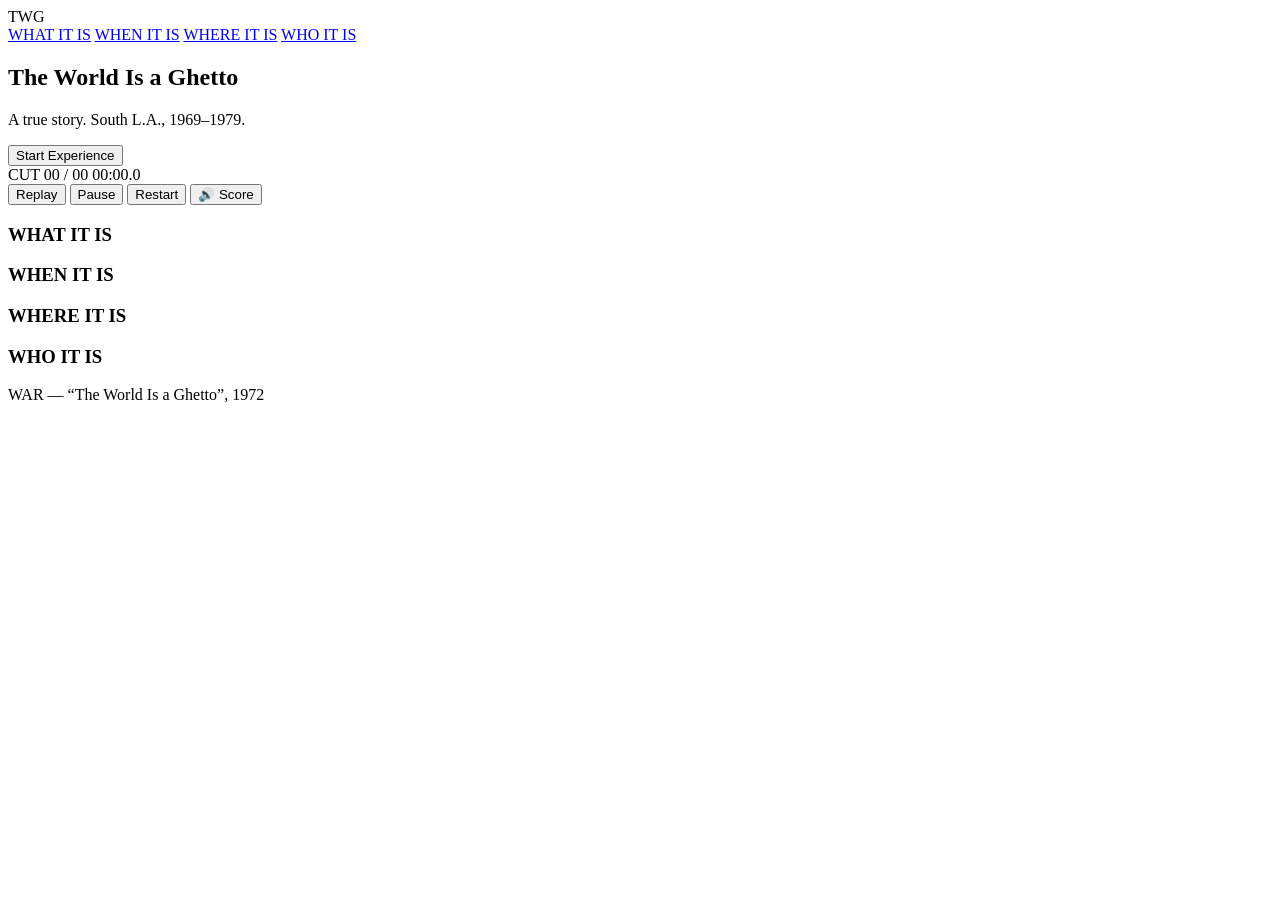
==== commit 6d5727f9: "Update index.html" ====
--- a/index.html
+++ b/index.html
@@ -1,98 +1,104 @@
 <!DOCTYPE html>
 <html lang="en">
 <head>
-<meta charset="UTF-8">
-<meta name="viewport" content="width=device-width, initial-scale=1">
-<title>THE WORLD IS A GHETTO — By Isaiah Glick</title>
-<link rel="preconnect" href="https://fonts.googleapis.com">
-<link rel="preconnect" href="https://fonts.gstatic.com" crossorigin>
-<link href="https://fonts.googleapis.com/css2?family=Inter:wght@400;500;600;700;800&display=swap" rel="stylesheet">
-<link rel="stylesheet" href="assets/css/style.css">
+  <meta charset="UTF-8">
+  <title>The World Is a Ghetto — Microsite</title>
+  <link rel="stylesheet" href="styles.css">
 </head>
+
 <body>
+  <header class="site-header">
+    <div class="logo-mark">TWG</div>
+    <nav class="site-nav">
+      <a href="#what">WHAT IT IS</a>
+      <a href="#when">WHEN IT IS</a>
+      <a href="#where">WHERE IT IS</a>
+      <a href="#who">WHO IT IS</a>
+    </nav>
+  </header>
 
-<nav class="sitenav">
-  <a href="index.html" class="sitenav-brand">The World Is a Ghetto</a>
-  <div class="sitenav-links">
-    <a href="treatment.html">Treatment</a>
-    <a href="when.html">When It Is</a>
-    <a href="where.html">Where It Is</a>
-    <a href="who.html">Who It Is</a>
-  </div>
-</nav>
+  <main>
+    <!-- HERO / MONTAGE -->
+    <section class="hero" id="hero">
 
-<script src="assets/js/audio.js"></script>
-<script src="https://www.youtube.com/iframe_api"></script>
-<div id="yt-audio-frame" style="position:fixed;width:1px;height:1px;opacity:0;pointer-events:none;left:-9999px;top:-9999px;"></div>
+      <!-- INTRO OVERLAY -->
+      <div id="intro" class="overlay intro">
+        <div class="intro-inner">
+          <h1>The World Is a Ghetto</h1>
+          <p>A true story. South L.A., 1969–1979.</p>
+          <button id="startBtn" class="primary-btn">Start Experience</button>
+        </div>
+      </div>
 
-<div class="hero-rig">
+      <!-- MONTAGE STAGE -->
+      <div id="stage" class="stage"></div>
 
-  <div class="grain"></div>
-  <div class="vignette"></div>
-  <div class="flash" id="flash"></div>
+      <!-- HUD -->
+      <div class="hud">
+        <div id="flash" class="flash"></div>
+        <div class="hud-row">
+          <span id="counter" class="counter">CUT 00 / 00</span>
+          <span id="clock" class="clock">00:00.0</span>
+        </div>
+        <div class="progress">
+          <div id="fill" class="progress-fill"></div>
+        </div>
+      </div>
 
-  <div class="hud">
-    <span class="tl"><span class="rec-dot"></span>TEST REEL — DRAFT 7</span>
-    <span class="tr counter" id="counter">CUT 00 / 00</span>
-    <span class="bl">08MM · MONTAGE MODULE</span>
-    <span class="br" id="clock">00:00.0</span>
-  </div>
-  <div class="progress-track"><div class="progress-fill" id="fill"></div></div>
+      <!-- CONTROLS -->
+      <div id="controls" class="controls">
+        <button id="replayBtn">Replay</button>
+        <button id="pauseBtn">Pause</button>
+        <button id="restartBtn">Restart</button>
+        <button id="scoreBtn">🔊 Score</button>
+      </div>
 
-  <div class="stage" id="stage"></div>
+      <!-- OUTRO -->
+      <div id="outro" class="overlay outro" style="display:none;">
+        <div class="outro-inner">
+          <h2>The World Is a Ghetto</h2>
+          <p>Scroll to read the file.</p>
+          <button id="replayBtn" class="primary-btn">Watch Again</button>
+        </div>
+      </div>
 
-  <div class="intro" id="intro">
-    <h1>Quick-Cut Montage <span class="accent">— Draft 7</span></h1>
-    <p>Straight cut of your 14 stills against words and beats pulled from the
-      full treatment — cue cards removed, pure images and words only.</p>
-    <div style="display:flex; gap:12px; flex-wrap:wrap; justify-content:center;">
-      <button class="btn primary" id="startBtn">Run Sequence</button>
-      <a class="btn" href="treatment.html">Skip to the Treatment ↓</a>
-    </div>
-  </div>
+    </section>
 
-  <div class="outro" id="outro">
-    <h1>End of <span class="accent">Test Reel</span></h1>
-    <p>That's draft 7 — your images, your treatment's language, same
-      escalating rhythm, no cue cards. Tell me if the word choices or pacing
-      need adjusting.</p>
-    <div style="display:flex; gap:12px; flex-wrap:wrap; justify-content:center;">
-      <button class="btn primary" id="replayBtn">Replay</button>
-      <a class="btn" href="treatment.html">Read the Treatment ↓</a>
-    </div>
-  </div>
+    <!-- DOSSIER SECTIONS — YOUR TEXT ONLY -->
+    <section id="what" class="panel">
+      <h3>WHAT IT IS</h3>
+      <div class="user-text">
+        <!-- YOUR TEXT GOES HERE -->
+      </div>
+    </section>
 
-  <div class="controls" id="controls" style="display:none;">
-    <button class="btn" id="pauseBtn">Pause</button>
-    <button class="btn" id="restartBtn">Restart</button>
-    <button class="btn" id="scoreBtn">🔊 Score</button>
-  </div>
+    <section id="when" class="panel">
+      <h3>WHEN IT IS</h3>
+      <div class="user-text">
+        <!-- YOUR TEXT GOES HERE -->
+      </div>
+    </section>
 
-</div>
+    <section id="where" class="panel">
+      <h3>WHERE IT IS</h3>
+      <div class="user-text">
+        <!-- YOUR TEXT GOES HERE -->
+      </div>
+    </section>
 
+    <section id="who" class="panel">
+      <h3>WHO IT IS</h3>
+      <div class="user-text">
+        <!-- YOUR TEXT GOES HERE -->
+      </div>
+    </section>
 
-<section class="masthead">
-  <div class="site">
-    <p class="eyebrow">A film treatment</p>
-    <h1 class="title">The World Is<br>a Ghetto</h1>
-    <p class="byline">By Isaiah Glick</p>
+  </main>
 
-    <div style="display:flex; gap:20px; flex-wrap:wrap;">
-      <a class="btn" style="color:var(--ink); border-bottom:1px solid var(--ink); padding-bottom:2px;" href="treatment.html">Treatment</a>
-      <a class="btn" style="color:var(--ink); border-bottom:1px solid var(--ink); padding-bottom:2px;" href="when.html">When It Is</a>
-      <a class="btn" style="color:var(--ink); border-bottom:1px solid var(--ink); padding-bottom:2px;" href="where.html">Where It Is</a>
-      <a class="btn" style="color:var(--ink); border-bottom:1px solid var(--ink); padding-bottom:2px;" href="who.html">Who It Is</a>
-    </div>
-  </div>
-</section>
+  <footer class="site-footer">
+    <span>WAR — “The World Is a Ghetto”, 1972</span>
+  </footer>
 
-<footer class="colophon">
-  <p>THE WORLD IS A GHETTO &mdash; by Isaiah Glick</p>
-</footer>
-
-<script src="assets/js/montage.js"></script>
-<script src="assets/js/scroll-effects.js"></script>
-<script src="assets/js/interactions.js"></script>
-
+  <script src="montage.js"></script>
 </body>
 </html>
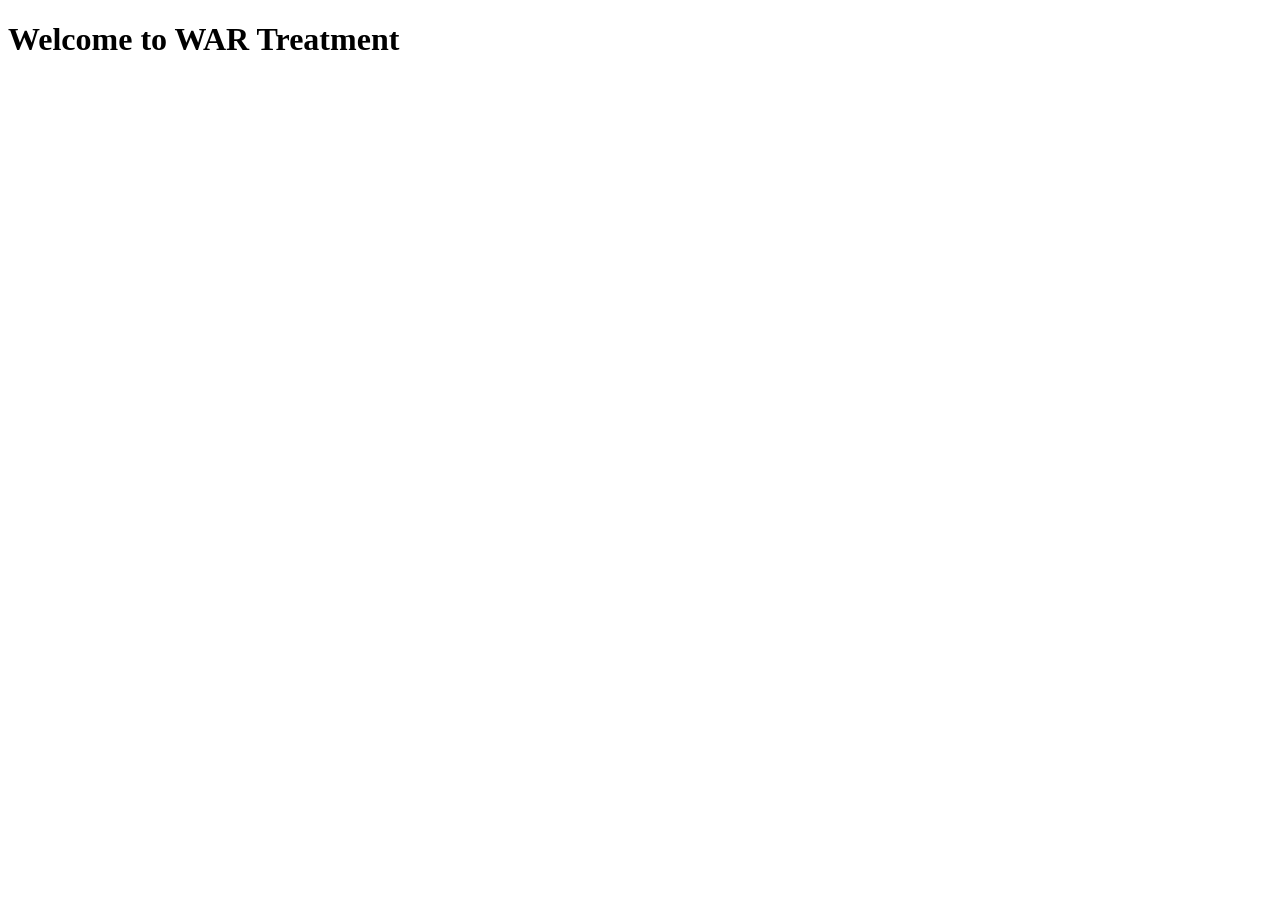
==== commit 0d28396f: "Create index.html" ====
--- a/index.html
+++ b/index.html
@@ -1,104 +1,11 @@
 <!DOCTYPE html>
 <html lang="en">
 <head>
-  <meta charset="UTF-8">
-  <title>The World Is a Ghetto — Microsite</title>
-  <link rel="stylesheet" href="styles.css">
+    <meta charset="UTF-8">
+    <meta name="viewport" content="width=device-width, initial-scale=1.0">
+    <title>WAR Treatment</title>
 </head>
-
 <body>
-  <header class="site-header">
-    <div class="logo-mark">TWG</div>
-    <nav class="site-nav">
-      <a href="#what">WHAT IT IS</a>
-      <a href="#when">WHEN IT IS</a>
-      <a href="#where">WHERE IT IS</a>
-      <a href="#who">WHO IT IS</a>
-    </nav>
-  </header>
-
-  <main>
-    <!-- HERO / MONTAGE -->
-    <section class="hero" id="hero">
-
-      <!-- INTRO OVERLAY -->
-      <div id="intro" class="overlay intro">
-        <div class="intro-inner">
-          <h1>The World Is a Ghetto</h1>
-          <p>A true story. South L.A., 1969–1979.</p>
-          <button id="startBtn" class="primary-btn">Start Experience</button>
-        </div>
-      </div>
-
-      <!-- MONTAGE STAGE -->
-      <div id="stage" class="stage"></div>
-
-      <!-- HUD -->
-      <div class="hud">
-        <div id="flash" class="flash"></div>
-        <div class="hud-row">
-          <span id="counter" class="counter">CUT 00 / 00</span>
-          <span id="clock" class="clock">00:00.0</span>
-        </div>
-        <div class="progress">
-          <div id="fill" class="progress-fill"></div>
-        </div>
-      </div>
-
-      <!-- CONTROLS -->
-      <div id="controls" class="controls">
-        <button id="replayBtn">Replay</button>
-        <button id="pauseBtn">Pause</button>
-        <button id="restartBtn">Restart</button>
-        <button id="scoreBtn">🔊 Score</button>
-      </div>
-
-      <!-- OUTRO -->
-      <div id="outro" class="overlay outro" style="display:none;">
-        <div class="outro-inner">
-          <h2>The World Is a Ghetto</h2>
-          <p>Scroll to read the file.</p>
-          <button id="replayBtn" class="primary-btn">Watch Again</button>
-        </div>
-      </div>
-
-    </section>
-
-    <!-- DOSSIER SECTIONS — YOUR TEXT ONLY -->
-    <section id="what" class="panel">
-      <h3>WHAT IT IS</h3>
-      <div class="user-text">
-        <!-- YOUR TEXT GOES HERE -->
-      </div>
-    </section>
-
-    <section id="when" class="panel">
-      <h3>WHEN IT IS</h3>
-      <div class="user-text">
-        <!-- YOUR TEXT GOES HERE -->
-      </div>
-    </section>
-
-    <section id="where" class="panel">
-      <h3>WHERE IT IS</h3>
-      <div class="user-text">
-        <!-- YOUR TEXT GOES HERE -->
-      </div>
-    </section>
-
-    <section id="who" class="panel">
-      <h3>WHO IT IS</h3>
-      <div class="user-text">
-        <!-- YOUR TEXT GOES HERE -->
-      </div>
-    </section>
-
-  </main>
-
-  <footer class="site-footer">
-    <span>WAR — “The World Is a Ghetto”, 1972</span>
-  </footer>
-
-  <script src="montage.js"></script>
+    <h1>Welcome to WAR Treatment</h1>
 </body>
 </html>
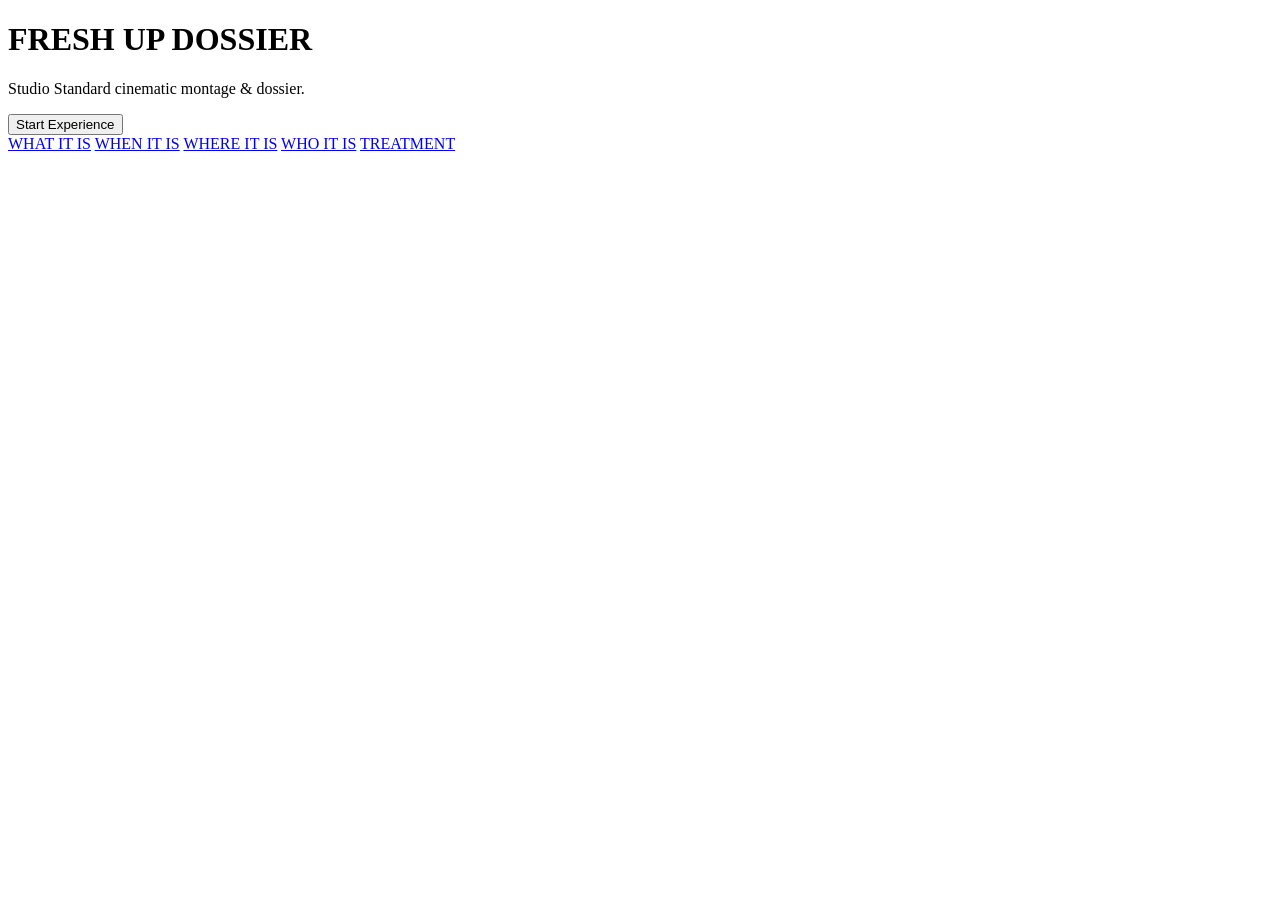
==== commit 0ceb6630: "Update index.html for new layout and content" ====
--- a/index.html
+++ b/index.html
@@ -1,11 +1,49 @@
 <!DOCTYPE html>
 <html lang="en">
 <head>
-    <meta charset="UTF-8">
-    <meta name="viewport" content="width=device-width, initial-scale=1.0">
-    <title>WAR Treatment</title>
+  <meta charset="UTF-8">
+  <title>Montage — Studio Standard</title>
+  <link rel="stylesheet" href="assets/css/styles.css">
 </head>
-<body>
-    <h1>Welcome to WAR Treatment</h1>
+<body class="ss-dark-grid">
+
+  <div class="ss-grid ss-landing">
+    <header class="ss-header">
+      <h1 class="ss-title">FRESH UP DOSSIER</h1>
+      <p class="ss-subtitle">Studio Standard cinematic montage & dossier.</p>
+    </header>
+
+    <main class="ss-main">
+      <button id="startExperience" class="ss-button">
+        Start Experience
+      </button>
+
+      <section id="montageContainer" class="ss-montage ss-hidden">
+        <!-- JS-driven montage will render here -->
+      </section>
+    </main>
+
+    <nav class="ss-nav">
+      <a href="what.html">WHAT IT IS</a>
+      <a href="when.html">WHEN IT IS</a>
+      <a href="where.html">WHERE IT IS</a>
+      <a href="who.html">WHO IT IS</a>
+      <a href="treatment.html">TREATMENT</a>
+    </nav>
+  </div>
+
+  <!-- Hidden YouTube audio iframe -->
+  <div class="ss-audio-wrapper ss-hidden">
+    <iframe
+      id="bgAudio"
+      width="0"
+      height="0"
+      src="https://www.youtube.com/embed/0NSYqnJrGkE?enablejsapi=1&autoplay=1"
+      frameborder="0"
+      allow="autoplay"
+    ></iframe>
+  </div>
+
+  <script src="assets/js/montage.js"></script>
 </body>
 </html>
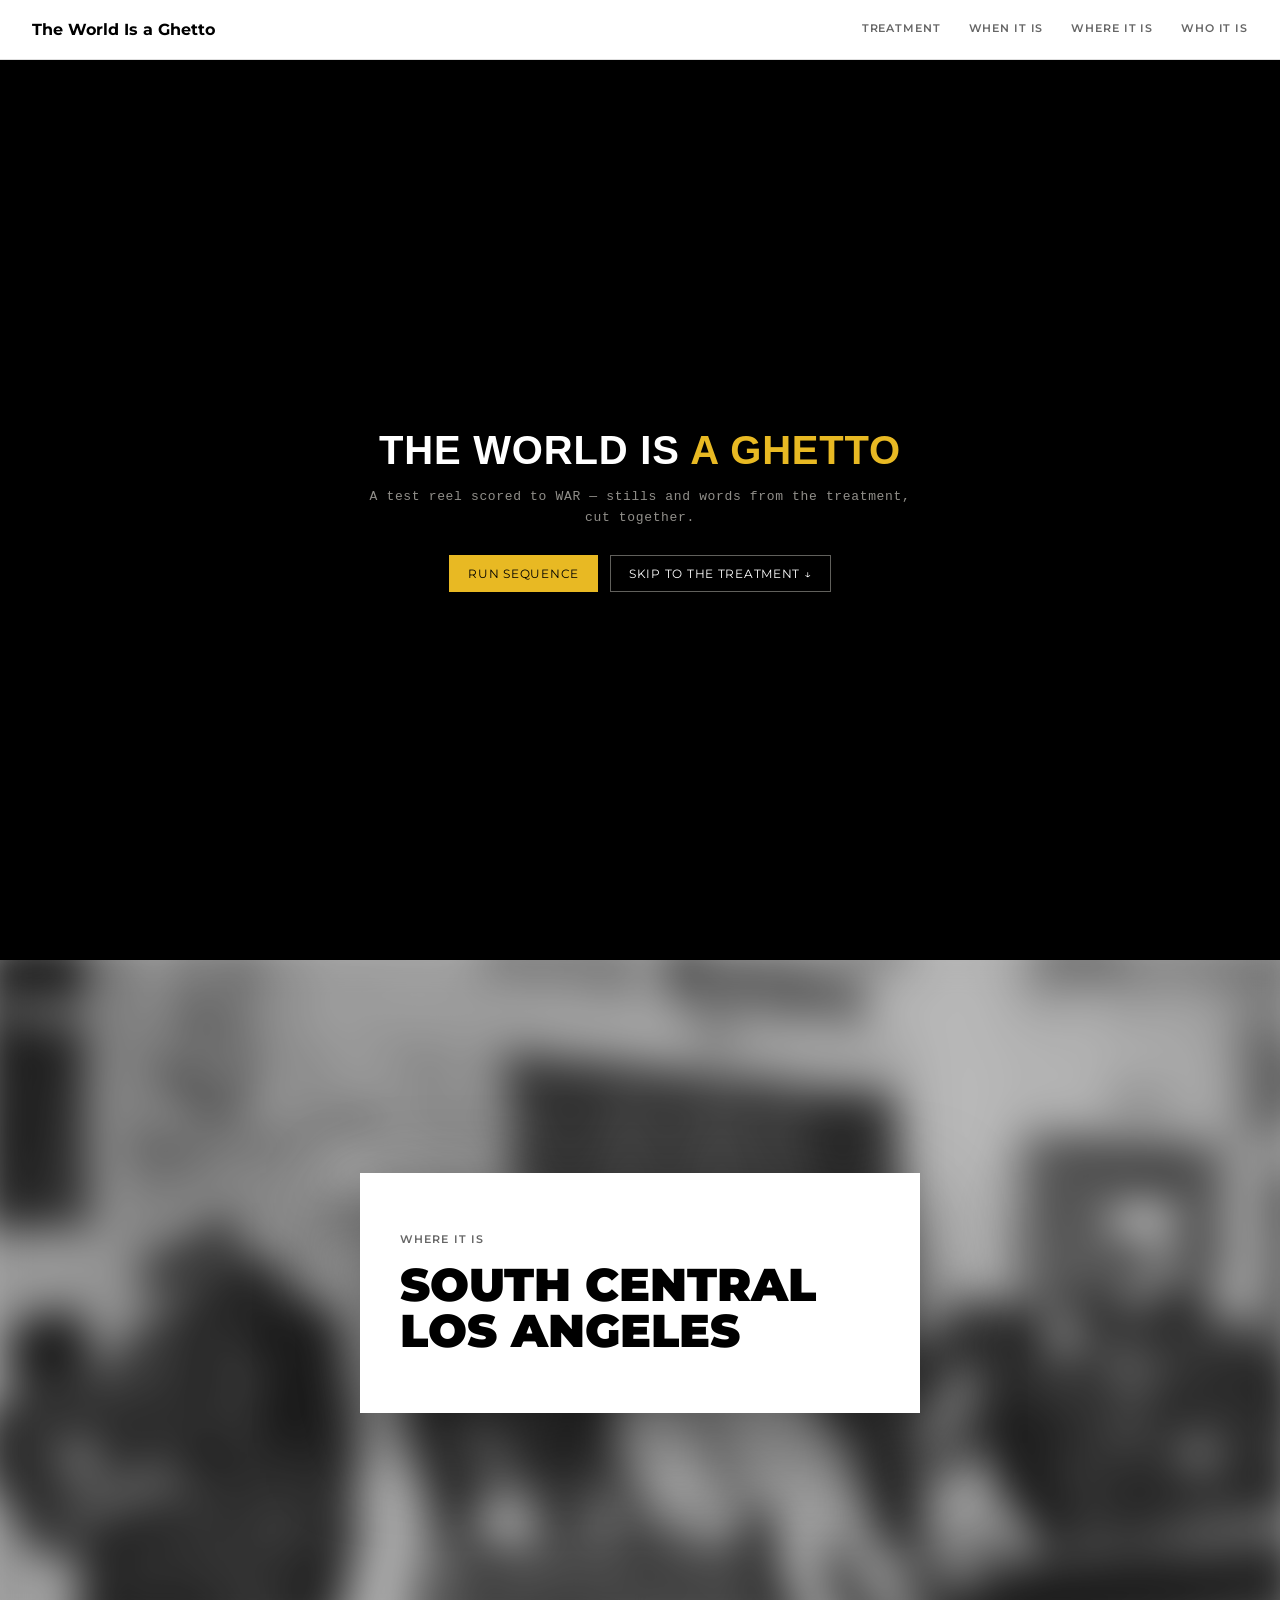
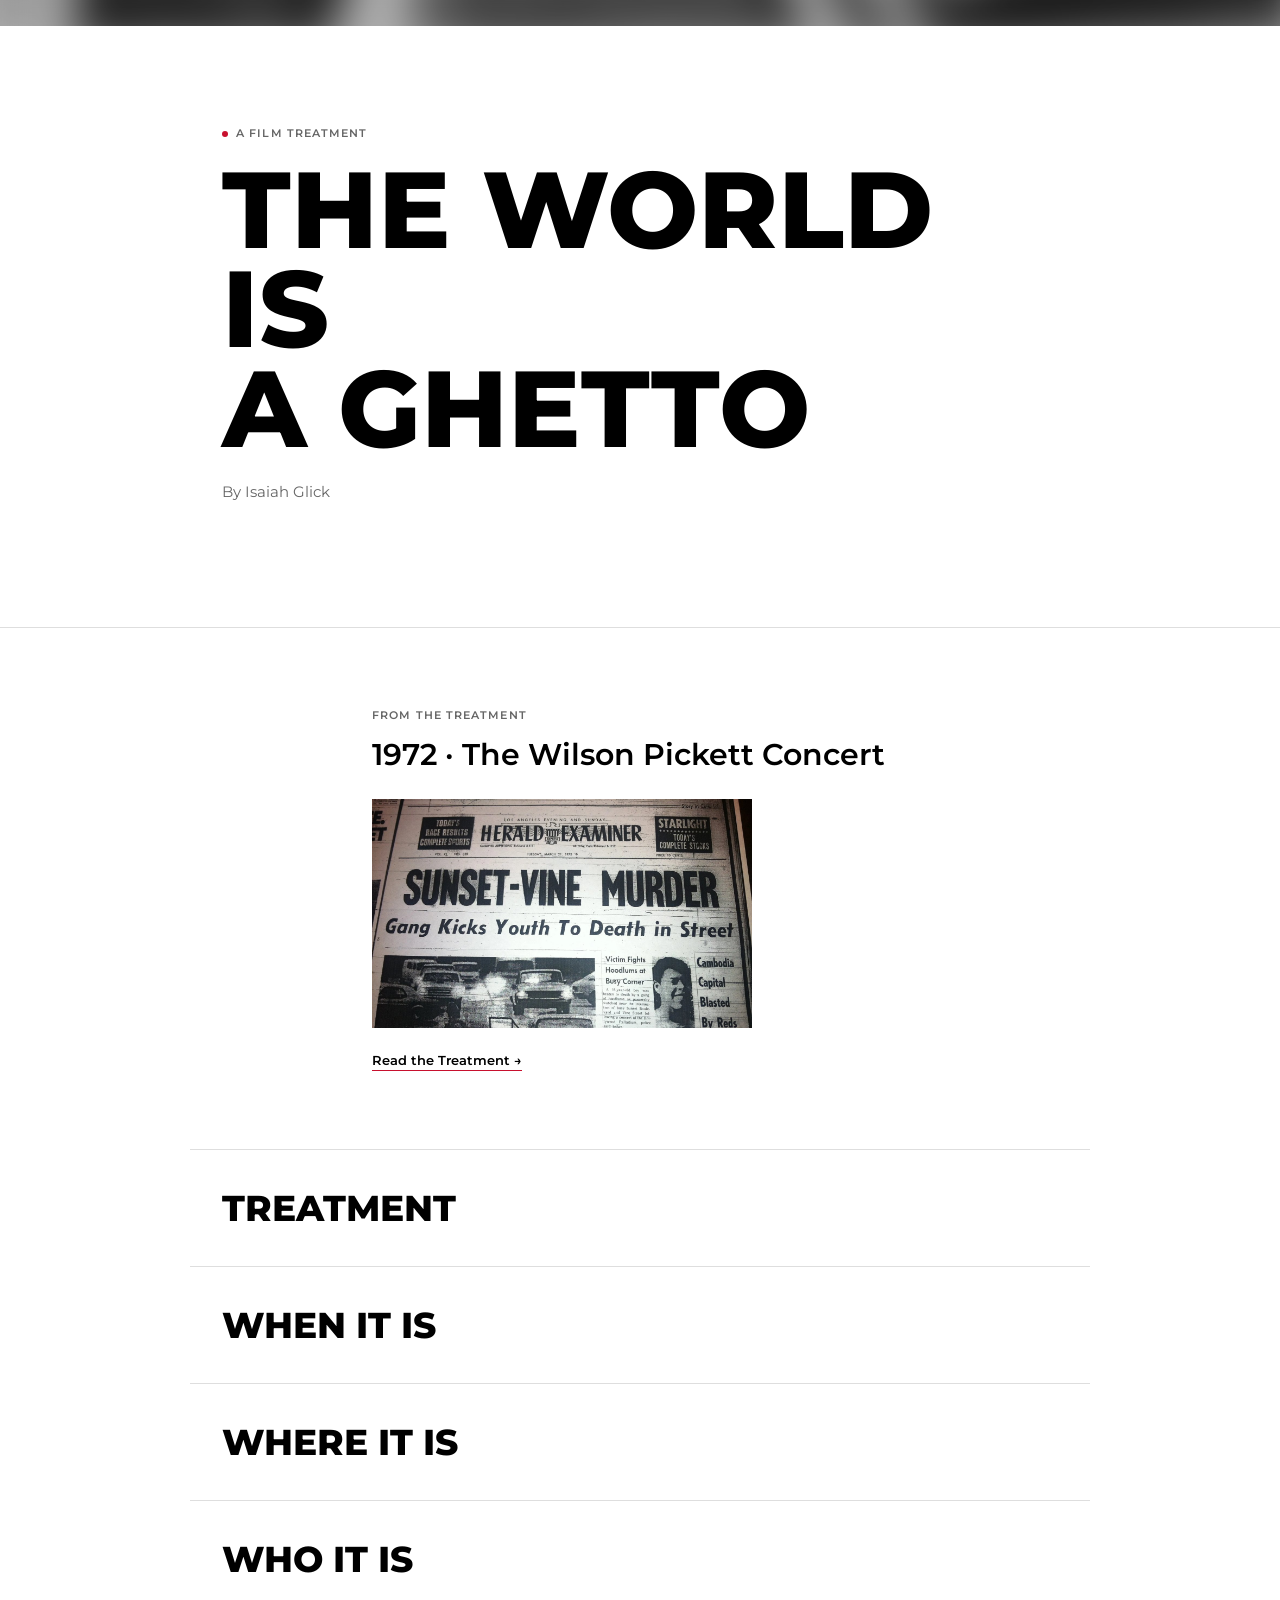
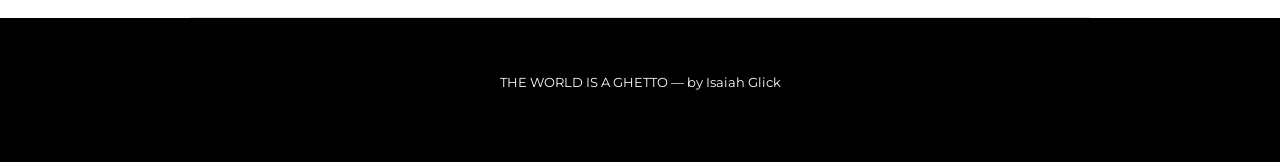
==== commit e9a33da3: "Add files via upload" ====
--- a/index.html
+++ b/index.html
@@ -1,49 +1,131 @@
 <!DOCTYPE html>
 <html lang="en">
 <head>
-  <meta charset="UTF-8">
-  <title>Montage — Studio Standard</title>
-  <link rel="stylesheet" href="assets/css/styles.css">
+<meta charset="UTF-8">
+<meta name="viewport" content="width=device-width, initial-scale=1">
+<title>THE WORLD IS A GHETTO — By Isaiah Glick</title>
+<link rel="preconnect" href="https://fonts.googleapis.com">
+<link rel="preconnect" href="https://fonts.gstatic.com" crossorigin>
+<link href="https://fonts.googleapis.com/css2?family=Montserrat:wght@400;500;600;700;800;900&display=swap" rel="stylesheet">
+<link rel="icon" type="image/png" sizes="32x32" href="assets/icons/favicon-32.png">
+<link rel="icon" type="image/png" sizes="16x16" href="assets/icons/favicon-16.png">
+<link rel="apple-touch-icon" href="assets/icons/favicon-180.png">
+<meta property="og:title" content="The World Is a Ghetto">
+<meta property="og:description" content="A film treatment by Isaiah Glick.">
+<meta property="og:type" content="website">
+<link rel="stylesheet" href="assets/css/style.css?v=10">
 </head>
-<body class="ss-dark-grid">
+<body>
 
-  <div class="ss-grid ss-landing">
-    <header class="ss-header">
-      <h1 class="ss-title">FRESH UP DOSSIER</h1>
-      <p class="ss-subtitle">Studio Standard cinematic montage & dossier.</p>
-    </header>
+<nav class="sitenav">
+  <a href="index.html" class="sitenav-brand">The World Is a Ghetto</a>
+  <div class="sitenav-links">
+    <a href="treatment.html">Treatment</a>
+    <a href="when.html">When It Is</a>
+    <a href="where.html">Where It Is</a>
+    <a href="who.html">Who It Is</a>
+  </div>
+</nav>
 
-    <main class="ss-main">
-      <button id="startExperience" class="ss-button">
-        Start Experience
-      </button>
+<script src="assets/js/audio.js?v=10"></script>
+<script src="https://www.youtube.com/iframe_api"></script>
+<div id="yt-audio-frame" style="position:fixed;width:1px;height:1px;opacity:0;pointer-events:none;left:-9999px;top:-9999px;"></div>
 
-      <section id="montageContainer" class="ss-montage ss-hidden">
-        <!-- JS-driven montage will render here -->
-      </section>
-    </main>
+<div class="hero-rig">
 
-    <nav class="ss-nav">
-      <a href="what.html">WHAT IT IS</a>
-      <a href="when.html">WHEN IT IS</a>
-      <a href="where.html">WHERE IT IS</a>
-      <a href="who.html">WHO IT IS</a>
-      <a href="treatment.html">TREATMENT</a>
-    </nav>
+  <div class="grain"></div>
+  <div class="vignette"></div>
+  <div class="flash" id="flash"></div>
+
+  <div class="hud">
+    <span class="tl"><span class="rec-dot"></span>REEL ONE &mdash; TEST CUT</span>
+    <span class="tr counter" id="counter">CUT 00 / 00</span>
+    <span class="bl">08MM &middot; MONTAGE MODULE</span>
+    <span class="br" id="clock">00:00.0</span>
+  </div>
+  <div class="progress-track"><div class="progress-fill" id="fill"></div></div>
+
+  <div class="stage" id="stage"></div>
+
+  <div class="intro" id="intro">
+    <h1>The World Is <span class="accent">a Ghetto</span></h1>
+    <p>A test reel scored to WAR &mdash; stills and words from the
+      treatment, cut together.</p>
+    <div style="display:flex; gap:12px; flex-wrap:wrap; justify-content:center;">
+      <button class="btn primary" id="startBtn">Run Sequence</button>
+      <a class="btn" href="treatment.html">Skip to the Treatment ↓</a>
+    </div>
   </div>
 
-  <!-- Hidden YouTube audio iframe -->
-  <div class="ss-audio-wrapper ss-hidden">
-    <iframe
-      id="bgAudio"
-      width="0"
-      height="0"
-      src="https://www.youtube.com/embed/0NSYqnJrGkE?enablejsapi=1&autoplay=1"
-      frameborder="0"
-      allow="autoplay"
-    ></iframe>
+  <div class="outro" id="outro">
+    <h1>End of the <span class="accent">Reel</span></h1>
+    <p>Scored to WAR&rsquo;s &ldquo;The World Is a Ghetto,&rdquo; 1972.
+      Read the full treatment below.</p>
+    <div style="display:flex; gap:12px; flex-wrap:wrap; justify-content:center;">
+      <button class="btn primary" id="replayBtn">Replay</button>
+      <a class="btn" href="treatment.html">Read the Treatment ↓</a>
+    </div>
   </div>
 
-  <script src="assets/js/montage.js"></script>
+  <div class="controls" id="controls" style="display:none;">
+    <button class="btn" id="pauseBtn">Pause</button>
+    <button class="btn" id="restartBtn">Restart</button>
+    <button class="btn" id="scoreBtn">🔊 Score</button>
+  </div>
+
+</div>
+
+
+<section class="moodboard-hero">
+  <div class="mh-bg" style="background-image:url('assets/images/01-police-beating.jpg');"></div>
+  <div class="mh-scrim"></div>
+  <div class="mh-card">
+    <div class="mh-page active">
+      <p class="mh-label">Where It Is</p>
+      <p class="mh-content">South Central<br>Los Angeles</p>
+    </div>
+    <div class="mh-page">
+      <p class="mh-label">When It Is</p>
+      <p class="mh-content">1969&ndash;1979</p>
+    </div>
+    <div class="mh-page">
+      <p class="mh-label">The Score</p>
+      <p class="mh-content">WAR &mdash; 1972</p>
+    </div>
+  </div>
+</section>
+
+<section class="masthead">
+  <div class="site">
+    <p class="eyebrow"><span class="rec-dot-mini"></span>A film treatment</p>
+    <h1 class="title">The World Is<br>a Ghetto</h1>
+    <p class="byline">By Isaiah Glick</p>
+  </div>
+</section>
+
+<div class="preview-card reveal">
+  <p class="preview-label">From the Treatment</p>
+  <p class="preview-line">1972 &middot; The Wilson Pickett Concert</p>
+  <img src="assets/images/20-sunset-vine-murder.jpg" alt="Newspaper clipping documenting the murder that catalyzed the Bloods">
+  <a class="preview-link" href="treatment.html">Read the Treatment &rarr;</a>
+</div>
+
+<nav class="index-list">
+  <a href="treatment.html" class="index-row"><span class="index-label">Treatment</span><span class="index-arrow">&rarr;</span></a>
+  <a href="when.html" class="index-row"><span class="index-label">When It Is</span><span class="index-arrow">&rarr;</span></a>
+  <a href="where.html" class="index-row"><span class="index-label">Where It Is</span><span class="index-arrow">&rarr;</span></a>
+  <a href="who.html" class="index-row"><span class="index-label">Who It Is</span><span class="index-arrow">&rarr;</span></a>
+</nav>
+
+<footer class="colophon">
+  <p>THE WORLD IS A GHETTO &mdash; by Isaiah Glick</p>
+</footer>
+
+<script src="assets/js/montage.js?v=10"></script>
+<script src="assets/js/scroll-effects.js?v=10"></script>
+<script src="assets/js/scroll-blur.js?v=10"></script>
+<script src="assets/js/hero-carousel.js?v=10"></script>
+<script src="assets/js/interactions.js?v=10"></script>
+
 </body>
 </html>
--- a/assets/css/style.css
+++ b/assets/css/style.css
@@ -0,0 +1,945 @@
+
+  :root{
+    --ink:#0a0a0a;
+    --paper:#f2efe6;
+    --alarm:#c8102e;
+    --amber:#e8b923;
+    --steel:#3d4a52;
+    --stone:#8f8574;
+    --charcoal:#4a453d;
+    --gold:#a68a5b;
+    --grain-op:0.06;
+  }
+  *{box-sizing:border-box; margin:0; padding:0;}
+  html,body{
+    background:var(--paper);
+    font-family: var(--font-body);
+    -webkit-font-smoothing:antialiased;
+  }
+  .hero-rig{
+    position:relative;
+    width:100%;
+    height:100vh;
+    overflow:hidden;
+    background:var(--ink);
+    font-family: 'Courier New', ui-monospace, monospace;
+  }
+  /* .hero-rig defined above, replaces old .rig */
+
+  /* ---- HUD ---- */
+  .hud{
+    position:absolute;
+    inset:0;
+    z-index:40;
+    pointer-events:none;
+    font-size:11px;
+    letter-spacing:0.14em;
+    color:rgba(242,239,230,0.55);
+    text-transform:uppercase;
+  }
+  .hud span{ position:absolute; }
+  .hud .tl{ top:18px; left:22px; }
+  .hud .tr{ top:18px; right:22px; text-align:right; }
+  .hud .bl{ bottom:18px; left:22px; }
+  .hud .br{ bottom:18px; right:22px; }
+  .hud .counter{ font-variant-numeric: tabular-nums; }
+  .rec-dot{
+    display:inline-block; width:7px; height:7px; border-radius:50%;
+    background:var(--alarm); margin-right:8px;
+    animation: blink 1s steps(1) infinite;
+    vertical-align:middle;
+  }
+  @keyframes blink{ 50%{ opacity:0.15; } }
+
+  .progress-track{
+    position:absolute;
+    left:22px; right:22px; bottom:46px;
+    height:2px;
+    background:rgba(242,239,230,0.15);
+    z-index:40;
+  }
+  .progress-fill{
+    height:100%;
+    width:0%;
+    background:var(--amber);
+  }
+
+  /* ---- cut stage ---- */
+  .stage{ position:absolute; inset:0; }
+  .cut{
+    position:absolute; inset:0;
+    display:flex; align-items:center; justify-content:center;
+    opacity:0;
+    overflow:hidden;
+  }
+  .cut.active{ opacity:1; }
+  .cut .field{
+    position:absolute; inset:0;
+    background-size:cover;
+    background-position:center;
+    filter:contrast(1.05) saturate(1.02);
+  }
+  .cut .word{
+    position:relative;
+    z-index:5;
+    font-family: 'Arial Narrow', 'Helvetica Neue', Arial, sans-serif;
+    font-weight:800;
+    font-stretch:condensed;
+    text-transform:uppercase;
+    letter-spacing:0.02em;
+    color:var(--paper);
+    font-size:clamp(48px, 11vw, 150px);
+    line-height:0.9;
+    text-align:center;
+    text-shadow: 0 2px 24px rgba(0,0,0,0.5);
+  }
+  .cut .tag{
+    position:absolute;
+    bottom:4%;
+    left:0; right:0;
+    text-align:center;
+    font-size:12px;
+    letter-spacing:0.3em;
+    color:rgba(242,239,230,0.7);
+    text-transform:uppercase;
+  }
+
+  /* ---- closer frame: the moral / summary card ---- */
+  .cut.closer-cut .field{ background:var(--paper); }
+  .cut.closer-cut .closer-inner{
+    position:relative; z-index:5;
+    max-width:820px;
+    padding:0 40px;
+    text-align:center;
+  }
+  .cut.closer-cut .closer-eyebrow{
+    font-family:'Courier New', monospace;
+    font-size:11px;
+    letter-spacing:0.3em;
+    text-transform:uppercase;
+    color:var(--alarm);
+    margin-bottom:22px;
+  }
+  .cut.closer-cut .closer-text{
+    font-family:Georgia,'Times New Roman',serif;
+    font-style:italic;
+    font-weight:600;
+    color:var(--ink);
+    font-size:clamp(24px, 3.6vw, 44px);
+    line-height:1.3;
+  }
+  .cut.closer-cut .tag{ color:rgba(10,10,10,0.45); }
+
+  /* ---- credit frame: closing music credit ---- */
+  .cut.credit-cut .field{ background:var(--ink); }
+  .cut.credit-cut .credit-inner{
+    position:relative; z-index:5;
+    text-align:center;
+    max-width:640px;
+    padding:0 40px;
+  }
+  .cut.credit-cut .credit-eyebrow{
+    font-family:'Courier New', monospace;
+    font-size:11px;
+    letter-spacing:0.3em;
+    text-transform:uppercase;
+    color:var(--amber);
+    margin-bottom:20px;
+  }
+  .cut.credit-cut .credit-title{
+    font-family:'Arial Narrow', Arial, sans-serif;
+    font-weight:800;
+    text-transform:uppercase;
+    letter-spacing:0.02em;
+    color:var(--paper);
+    font-size:clamp(20px, 3vw, 30px);
+    line-height:1.3;
+    margin-bottom:20px;
+  }
+  .cut.credit-cut .credit-link{
+    font-family:'Courier New', monospace;
+    font-size:12px;
+    letter-spacing:0.1em;
+    text-transform:uppercase;
+    color:var(--paper);
+    border-bottom:1px solid var(--alarm);
+    text-decoration:none;
+    pointer-events:auto;
+  }
+  .cut.credit-cut .credit-link:hover{ color:var(--amber); border-color:var(--amber); }
+  .cut.credit-cut .credit-continue{
+    display:block;
+    margin:34px auto 0;
+    font-family:'Courier New', monospace;
+    font-size:11px;
+    letter-spacing:0.16em;
+    text-transform:uppercase;
+    color:rgba(242,239,230,0.55);
+    background:transparent;
+    border:1px solid rgba(242,239,230,0.3);
+    padding:9px 16px;
+    cursor:pointer;
+    pointer-events:auto;
+    transition: border-color 120ms ease, color 120ms ease;
+  }
+  .cut.credit-cut .credit-continue:hover{ color:var(--paper); border-color:var(--paper); }
+
+  /* flash frame between cuts */
+  .flash{
+    position:absolute; inset:0;
+    background:var(--paper);
+    opacity:0;
+    z-index:30;
+    pointer-events:none;
+  }
+  .flash.pop{ animation: flashpop 90ms linear; }
+  @keyframes flashpop{
+    0%{ opacity:0.9; }
+    100%{ opacity:0; }
+  }
+
+  /* grain + vignette */
+  .grain{
+    position:absolute; inset:0;
+    z-index:35;
+    pointer-events:none;
+    opacity: var(--grain-op);
+    background-image:url("data:image/svg+xml;utf8,<svg xmlns='http://www.w3.org/2000/svg' width='120' height='120'><filter id='n'><feTurbulence type='fractalNoise' baseFrequency='0.9' numOctaves='2' stitchTiles='stitch'/></filter><rect width='100%25' height='100%25' filter='url(%23n)'/></svg>");
+  }
+  .vignette{
+    position:absolute; inset:0;
+    z-index:36;
+    pointer-events:none;
+    box-shadow: inset 0 0 18vw 4vw rgba(0,0,0,0.65);
+  }
+
+  /* ---- controls ---- */
+  .controls{
+    position:absolute;
+    left:0; right:0; bottom:0;
+    z-index:50;
+    padding:64px 22px 20px;
+    display:flex;
+    align-items:center;
+    justify-content:center;
+    gap:14px;
+    background:linear-gradient(to top, rgba(0,0,0,0.75), transparent);
+  }
+  .btn{
+    display:inline-block;
+    font-family:inherit;
+    font-size:11px;
+    letter-spacing:0.16em;
+    text-transform:uppercase;
+    text-decoration:none;
+    color:var(--paper);
+    background:transparent;
+    border:1px solid rgba(242,239,230,0.4);
+    padding:10px 18px;
+    cursor:pointer;
+    transition: border-color 120ms ease, color 120ms ease, background 120ms ease;
+  }
+  .btn:hover{ border-color:var(--amber); color:var(--amber); }
+  .btn.primary{
+    border-color:var(--amber);
+    color:var(--ink);
+    background:var(--amber);
+  }
+  .btn.primary:hover{
+    background:var(--paper);
+    border-color:var(--paper);
+    color:var(--ink);
+  }
+
+  .intro, .outro{
+    position:absolute; inset:0;
+    z-index:60;
+    background:var(--ink);
+    display:flex;
+    flex-direction:column;
+    align-items:center;
+    justify-content:center;
+    text-align:center;
+    padding:32px;
+  }
+  .outro{ display:none; }
+  .intro h1, .outro h1{
+    font-family:'Arial Narrow', Arial, sans-serif;
+    font-weight:800;
+    text-transform:uppercase;
+    letter-spacing:0.02em;
+    color:var(--paper);
+    font-size:clamp(26px, 4.6vw, 40px);
+    margin-bottom:14px;
+  }
+  .intro p, .outro p{
+    color:rgba(242,239,230,0.6);
+    font-size:13px;
+    letter-spacing:0.05em;
+    max-width:560px;
+    line-height:1.6;
+    margin-bottom:26px;
+  }
+  .accent{ color:var(--amber); }
+
+/* ===== combined design system ===== */
+
+:root{
+  --paper:#ffffff;
+  --ink:#000000;
+  --ink-soft:rgba(0,0,0,0.7);
+  --grey:#666666;
+  --rule:rgba(0,0,0,0.13);
+  --accent:#c8102e;
+  --accent2:#e8b923;
+  --font-sans: 'Montserrat', -apple-system, 'Helvetica Neue', Arial, sans-serif;
+  --font-display: 'Montserrat', -apple-system, 'Helvetica Neue', Arial, sans-serif;
+  --font-serif: 'Newsreader', Georgia, 'Times New Roman', serif;
+}
+
+body{
+  background:var(--paper);
+  color:var(--ink);
+  font-family:var(--font-sans);
+  -webkit-font-smoothing:antialiased;
+}
+
+.site{ max-width:900px; margin:0 auto; padding:0 32px; }
+
+/* ---- scroll progress ---- */
+.scroll-progress{
+  position:fixed;
+  top:0; left:0;
+  height:3px;
+  width:0%;
+  background:var(--accent);
+  z-index:200;
+  transition:width 80ms linear;
+}
+
+/* ---- nav: plain text, no tracked uppercase ---- */
+.sitenav{
+  position:sticky;
+  top:0;
+  z-index:100;
+  display:flex;
+  align-items:center;
+  justify-content:space-between;
+  gap:24px;
+  flex-wrap:wrap;
+  padding:20px 32px;
+  background:var(--paper);
+  border-bottom:1px solid var(--rule);
+}
+.sitenav-brand{
+  font-family:var(--font-display);
+  font-weight:700;
+  font-size:16px;
+  color:var(--ink);
+  text-decoration:none;
+  transition:color 160ms ease;
+}
+.sitenav-brand.js-hover{ color:var(--accent); }
+.sitenav-links{ display:flex; gap:28px; flex-wrap:wrap; }
+.sitenav-links a{
+  position:relative;
+  font-size:11px;
+  font-weight:600;
+  text-transform:uppercase;
+  letter-spacing:0.08em;
+  color:var(--grey);
+  text-decoration:none;
+  padding-bottom:3px;
+}
+.sitenav-links a::after{
+  content:'';
+  position:absolute;
+  left:0; right:100%;
+  bottom:-4px;
+  height:2px;
+  background:var(--accent);
+  transition:right 240ms ease;
+}
+.sitenav-links a.js-hover{ color:var(--ink); }
+.sitenav-links a.js-hover::after,
+.sitenav-links a.current::after{ right:0; }
+.sitenav-links a.current{ color:var(--ink); font-weight:700; }
+
+/* ---- page head: left-aligned, condensed display type, big ---- */
+.page-head{
+  padding:90px 32px 50px;
+  max-width:900px;
+  margin:0 auto;
+  border-bottom:1px solid var(--rule);
+}
+.page-head .eyebrow{
+  font-size:11px;
+  font-weight:600;
+  text-transform:uppercase;
+  letter-spacing:0.1em;
+  color:var(--grey);
+  margin-bottom:14px;
+}
+.page-head h1{
+  font-family:var(--font-display);
+  font-weight:800;
+  text-transform:uppercase;
+  letter-spacing:0;
+  font-size:clamp(40px, 8vw, 84px);
+  line-height:0.95;
+  color:var(--ink);
+}
+
+/* ---- masthead (homepage) ---- */
+.masthead{
+  background:var(--paper);
+  padding:100px 32px 90px;
+  border-bottom:1px solid var(--rule);
+}
+.masthead .site{ text-align:left; }
+.eyebrow{
+  font-size:11px;
+  font-weight:600;
+  text-transform:uppercase;
+  letter-spacing:0.1em;
+  color:var(--grey);
+  margin-bottom:20px;
+}
+.title{
+  font-family:var(--font-display);
+  font-weight:800;
+  text-transform:uppercase;
+  letter-spacing:0;
+  font-size:clamp(44px, 9vw, 108px);
+  line-height:0.92;
+  color:var(--ink);
+  margin-bottom:24px;
+}
+.byline{
+  font-size:15px;
+  color:var(--grey);
+  margin-bottom:36px;
+}
+
+/* ---- scroll-reveal blocks ---- */
+.reveal{
+  opacity:0;
+  transform:translateY(24px);
+  transition:opacity 640ms ease, transform 640ms ease;
+}
+.reveal.in-view{ opacity:1; transform:translateY(0); }
+@media (prefers-reduced-motion: reduce){
+  .reveal{ opacity:1; transform:none; transition:none; }
+}
+
+/* ---- treatment page: reading sections ---- */
+.doc-section{
+  padding:64px 32px;
+  max-width:900px;
+  margin:0 auto;
+  border-bottom:1px solid var(--rule);
+}
+.doc-section:last-of-type{ border-bottom:none; }
+.doc-label{
+  font-family:var(--font-display);
+  font-weight:800;
+  text-transform:uppercase;
+  font-size:20px;
+  color:var(--ink);
+  margin-bottom:26px;
+  padding-bottom:14px;
+  border-bottom:2px solid var(--accent);
+  display:inline-block;
+}
+.doc-heading{
+  font-family:var(--font-display);
+  font-weight:800;
+  text-transform:uppercase;
+  font-size:clamp(28px, 4vw, 42px);
+  color:var(--ink);
+}
+
+.timeline{
+  list-style:none;
+  position:relative;
+  padding-left:28px;
+}
+.timeline::before{
+  content:'';
+  position:absolute;
+  left:5px; top:6px; bottom:6px;
+  width:2px;
+  background:var(--rule);
+}
+.timeline li{
+  position:relative;
+  display:flex;
+  gap:24px;
+  padding:22px 0;
+  align-items:baseline;
+  transition:padding-left 220ms ease;
+}
+.timeline li::before{
+  content:'';
+  position:absolute;
+  left:-28px;
+  top:28px;
+  width:11px; height:11px;
+  border-radius:50%;
+  background:var(--paper);
+  border:2px solid var(--accent);
+  transition:background 220ms ease, transform 220ms ease;
+}
+.timeline li:first-child{ padding-top:0; }
+.timeline li:first-child::before{ top:6px; }
+.timeline li.js-hover{ padding-left:14px; }
+.timeline li.js-hover::before{ background:var(--accent); transform:scale(1.2); }
+.timeline .year{
+  flex:0 0 60px;
+  font-family:var(--font-display);
+  font-weight:800;
+  font-size:22px;
+  color:var(--accent);
+}
+.timeline .desc{
+  font-size:16px;
+  line-height:1.6;
+  color:var(--ink-soft);
+}
+
+.doc-prose{
+  font-size:18px;
+  line-height:1.75;
+  color:var(--ink-soft);
+  max-width:68ch;
+}
+.doc-prose p{ margin-bottom:24px; }
+.doc-prose p.fragment{
+  padding-left:20px;
+  border-left:3px solid var(--accent);
+  color:var(--ink);
+}
+
+.blank-note{
+  font-size:15px;
+  color:var(--grey);
+}
+
+/* ---- dark mood-break: full-bleed images between reading sections,
+        built out of the same visual language as the montage's own cuts ---- */
+.mood-break{
+  position:relative;
+  min-height:56vh;
+  background-color:var(--ink);
+  background-size:cover;
+  background-position:center;
+  display:flex;
+  align-items:flex-end;
+  overflow:hidden;
+}
+.mood-break::before{
+  content:'';
+  position:absolute; inset:0;
+  background:linear-gradient(to top, rgba(0,0,0,0.85) 0%, rgba(0,0,0,0.15) 55%, rgba(0,0,0,0.35) 100%);
+}
+.mood-break .mood-tag{
+  position:relative;
+  z-index:2;
+  padding:28px 32px;
+  font-family:var(--font-sans);
+  font-size:12px;
+  color:rgba(255,255,255,0.75);
+  letter-spacing:0.02em;
+}
+.mood-break .mood-tag .dot{
+  display:inline-block;
+  width:6px; height:6px;
+  border-radius:50%;
+  background:var(--accent);
+  margin-right:8px;
+  animation: rec-blink 1s steps(1) infinite;
+}
+@keyframes rec-blink{ 50%{ opacity:0.2; } }
+
+/* ---- who it is ---- */
+.who-list{ list-style:none; }
+.who-list li{
+  display:flex;
+  justify-content:space-between;
+  align-items:baseline;
+  gap:20px;
+  padding:22px 0;
+  border-bottom:1px solid var(--rule);
+  transition:background 220ms ease, padding-left 220ms ease;
+}
+.who-list li:first-child{ padding-top:0; }
+.who-list li.js-hover{ background:rgba(200,16,46,0.05); padding-left:14px; }
+.who-list .name{
+  font-family:var(--font-display);
+  font-weight:800;
+  text-transform:uppercase;
+  font-size:clamp(20px, 2.4vw, 28px);
+  color:var(--ink);
+}
+.who-list .role{
+  font-size:15px;
+  color:var(--grey);
+  flex:1 1 200px;
+  text-align:right;
+}
+
+/* ---- colophon ---- */
+.colophon{
+  background:var(--ink);
+  color:var(--paper);
+  padding:56px 32px 64px;
+  text-align:center;
+  font-size:13px;
+}
+.colophon p{ margin-bottom:8px; }
+.colophon a{ color:var(--paper); transition:color 160ms ease; }
+.colophon a.js-hover{ color:var(--accent); }
+
+/* ---- shared button (used inside the montage controls) ---- */
+.btn{
+  display:inline-block;
+  font-family:var(--font-sans);
+  font-size:12px;
+  letter-spacing:0.06em;
+  text-decoration:none;
+}
+
+/* ---- JS-driven rollover cursor ---- */
+.cursor-dot{
+  position:fixed;
+  top:0; left:0;
+  width:8px; height:8px;
+  border-radius:50%;
+  background:var(--ink);
+  pointer-events:none;
+  z-index:9999;
+  transform:translate(-50%,-50%);
+  transition:width 180ms ease, height 180ms ease, border-color 180ms ease,
+             background 180ms ease, opacity 180ms ease;
+  opacity:0;
+}
+.cursor-dot.active{ opacity:1; }
+.cursor-dot.hover{
+  width:36px; height:36px;
+  background:transparent;
+  border:1px solid var(--accent);
+}
+
+/* ---- rec-dot: reusable across any page eyebrow, echoes the montage's own HUD ---- */
+.rec-dot-mini{
+  display:inline-block;
+  width:6px; height:6px;
+  border-radius:50%;
+  background:var(--accent);
+  margin-right:8px;
+  animation: rec-blink 1s steps(1) infinite;
+  vertical-align:middle;
+}
+
+/* ---- keyboard focus: visible everywhere, matches the accent ---- */
+a:focus-visible,
+button:focus-visible,
+.sitenav-links a:focus-visible,
+.btn:focus-visible{
+  outline:2px solid var(--accent);
+  outline-offset:3px;
+}
+
+/* ---- empty-state (When It Is) — a deliberate typographic moment, not a placeholder look ---- */
+.empty-state{
+  padding:60px 0 40px;
+}
+.empty-state .empty-mark{
+  font-family:var(--font-display);
+  font-weight:800;
+  text-transform:uppercase;
+  font-size:clamp(32px, 5vw, 56px);
+  color:var(--rule);
+  line-height:1;
+  margin-bottom:20px;
+}
+.empty-state p{
+  font-size:16px;
+  color:var(--grey);
+}
+
+/* ---- statement field: bold color panel right after the montage on the homepage ---- */
+.statement-field{
+  background:var(--ink);
+  color:var(--paper);
+  padding:110px 32px;
+  text-align:center;
+  overflow:hidden;
+}
+.statement-field .statement-line{
+  font-family:var(--font-display);
+  font-weight:900;
+  text-transform:uppercase;
+  font-size:clamp(34px, 6.5vw, 76px);
+  line-height:0.98;
+}
+.statement-field .statement-years{
+  font-family:var(--font-display);
+  font-weight:800;
+  color:var(--accent);
+  font-size:clamp(22px, 4vw, 38px);
+  margin-top:18px;
+}
+
+/* ---- nav fields: bold color-block cards replacing small text links ---- */
+.nav-fields{
+  display:grid;
+  grid-template-columns:repeat(2, 1fr);
+  border-top:1px solid var(--rule);
+}
+.field{
+  display:flex;
+  align-items:center;
+  justify-content:center;
+  min-height:200px;
+  padding:24px;
+  text-decoration:none;
+  text-align:center;
+  font-family:var(--font-display);
+  font-weight:900;
+  text-transform:uppercase;
+  font-size:clamp(24px, 3.2vw, 36px);
+  transition:opacity 200ms ease;
+}
+.field-black{ background:var(--ink); color:var(--paper); }
+.field-red{ background:var(--accent); color:var(--paper); }
+.field-white{ background:var(--paper); color:var(--ink); box-shadow:inset 0 0 0 1px var(--rule); }
+.field.js-hover{ opacity:0.82; }
+@media (max-width:640px){
+  .nav-fields{ grid-template-columns:1fr; }
+}
+
+/* ---- pull field: bold color-block quote (replaces the thin red-border fragment style) ---- */
+.pull-field{
+  background:var(--ink);
+  color:var(--paper);
+  padding:52px 40px;
+  margin:0 0 44px;
+}
+.pull-field p{
+  font-family:var(--font-display);
+  font-weight:700;
+  font-size:clamp(21px, 2.8vw, 32px);
+  line-height:1.3;
+  max-width:62ch;
+}
+
+/* ---- statement field accent variant (red instead of black) ---- */
+.statement-field.accent{ background:var(--accent); }
+.statement-field .statement-sub{
+  font-family:var(--font-sans);
+  font-weight:500;
+  text-transform:none;
+  font-size:16px;
+  color:rgba(255,255,255,0.85);
+  margin-top:20px;
+}
+
+/* ---- lead field: the protagonist gets a bold color block above the rest of the cast list ---- */
+.lead-field{
+  background:var(--ink);
+  color:var(--paper);
+  padding:44px 32px;
+  margin-bottom:8px;
+}
+.lead-field .lead-name{
+  font-family:var(--font-display);
+  font-weight:800;
+  text-transform:uppercase;
+  font-size:clamp(28px, 4vw, 44px);
+}
+
+/* ---- red edge line: the vertical accent bar seen on RUE's panel edges ---- */
+.statement-field, .pull-field{ position:relative; }
+.statement-field::after,
+.pull-field::after{
+  content:'';
+  position:absolute;
+  top:0; right:0; bottom:0;
+  width:4px;
+  background:var(--accent);
+}
+
+/* ---- statement field, image-backed variant (for the homepage landing panel) ---- */
+.statement-field.has-image{
+  background-size:cover;
+  background-position:center;
+  text-align:left;
+  min-height:64vh;
+  display:flex;
+  flex-direction:column;
+  justify-content:flex-end;
+  padding:56px 40px;
+}
+.statement-field.has-image::before{
+  content:'';
+  position:absolute; inset:0;
+  background:linear-gradient(to top, rgba(0,0,0,0.88) 0%, rgba(0,0,0,0.15) 55%, rgba(0,0,0,0.4) 100%);
+}
+.statement-field.has-image .statement-line,
+.statement-field.has-image .statement-years{
+  position:relative;
+  z-index:1;
+}
+
+/* ---- preview card: image teaser leading into the Treatment, echoes the
+        "Anna Lemaire" bio-card layout from the RUE reference ---- */
+.preview-card{
+  max-width:600px;
+  margin:0 auto;
+  padding:80px 32px;
+}
+.preview-card .preview-label{
+  font-size:11px;
+  font-weight:600;
+  text-transform:uppercase;
+  letter-spacing:0.1em;
+  color:var(--grey);
+  margin-bottom:14px;
+}
+.preview-card .preview-line{
+  font-family:var(--font-sans);
+  font-weight:600;
+  font-size:clamp(22px, 3vw, 30px);
+  color:var(--ink);
+  margin-bottom:26px;
+}
+.preview-card img{
+  width:100%;
+  max-width:380px;
+  display:block;
+  margin-bottom:22px;
+  box-shadow:inset 0 0 0 1px var(--rule);
+}
+.preview-card .preview-link{
+  font-size:13px;
+  font-weight:600;
+  color:var(--ink);
+  text-decoration:none;
+  border-bottom:1px solid var(--accent);
+  padding-bottom:2px;
+}
+
+/* ---- editorial index list: replaces the solid color-block nav cards ---- */
+.index-list{
+  max-width:900px;
+  margin:0 auto;
+  border-top:1px solid var(--rule);
+}
+.index-row{
+  display:flex;
+  align-items:center;
+  justify-content:space-between;
+  padding:36px 32px;
+  text-decoration:none;
+  color:var(--ink);
+  border-bottom:1px solid var(--rule);
+  transition:padding-left 220ms ease;
+}
+.index-row .index-label{
+  font-family:var(--font-display);
+  font-weight:800;
+  text-transform:uppercase;
+  font-size:clamp(22px, 3.4vw, 36px);
+}
+.index-row .index-arrow{
+  font-family:var(--font-sans);
+  font-weight:400;
+  font-size:22px;
+  color:var(--accent);
+  opacity:0;
+  transform:translateX(-8px);
+  transition:opacity 220ms ease, transform 220ms ease;
+}
+.index-row.js-hover{ padding-left:48px; }
+.index-row.js-hover .index-arrow{ opacity:1; transform:translateX(0); }
+
+/* ---- scroll-velocity blur transition target ---- */
+.statement-field, .mood-break, .preview-card img{
+  transition: filter 160ms ease-out, transform 160ms ease-out;
+}
+@media (prefers-reduced-motion: reduce){
+  .statement-field, .mood-break, .preview-card img{
+    transition:none !important;
+    filter:none !important;
+    transform:none !important;
+  }
+}
+
+/* ---- mood-break, full-image variant: shows the whole image (no crop),
+        for cases like a multi-panel image where cropping would cut content ---- */
+.mood-break.show-full{
+  background-size:contain;
+  background-repeat:no-repeat;
+  min-height:70vh;
+}
+
+/* ---- moodboard hero: blurred full-bleed background, crisp card on top
+        that auto-cycles through pages via crossfade. This is the actual
+        RUE effect (blurred backdrop + sharp flipping page), not a scroll
+        blur — replaces the earlier misread of the reference. ---- */
+.moodboard-hero{
+  position:relative;
+  min-height:74vh;
+  overflow:hidden;
+  display:flex;
+  align-items:center;
+  justify-content:center;
+  padding:32px;
+}
+.mh-bg{
+  position:absolute;
+  inset:-20px;
+  background-size:cover;
+  background-position:center;
+  filter:blur(22px);
+}
+.mh-scrim{
+  position:absolute; inset:0;
+  background:rgba(0,0,0,0.25);
+}
+.mh-card{
+  position:relative;
+  z-index:2;
+  width:min(560px, 100%);
+  min-height:240px;
+  background:var(--paper);
+  box-shadow:0 30px 90px rgba(0,0,0,0.5);
+}
+.mh-page{
+  position:absolute;
+  inset:0;
+  padding:48px 40px;
+  display:flex;
+  flex-direction:column;
+  justify-content:center;
+  opacity:0;
+  transition:opacity 700ms ease;
+}
+.mh-page.active{ opacity:1; }
+.mh-page .mh-label{
+  font-size:11px;
+  font-weight:600;
+  text-transform:uppercase;
+  letter-spacing:0.1em;
+  color:var(--grey);
+  margin-bottom:16px;
+}
+.mh-page .mh-content{
+  font-family:var(--font-display);
+  font-weight:900;
+  text-transform:uppercase;
+  font-size:clamp(28px, 4.4vw, 46px);
+  line-height:1;
+  color:var(--ink);
+}
